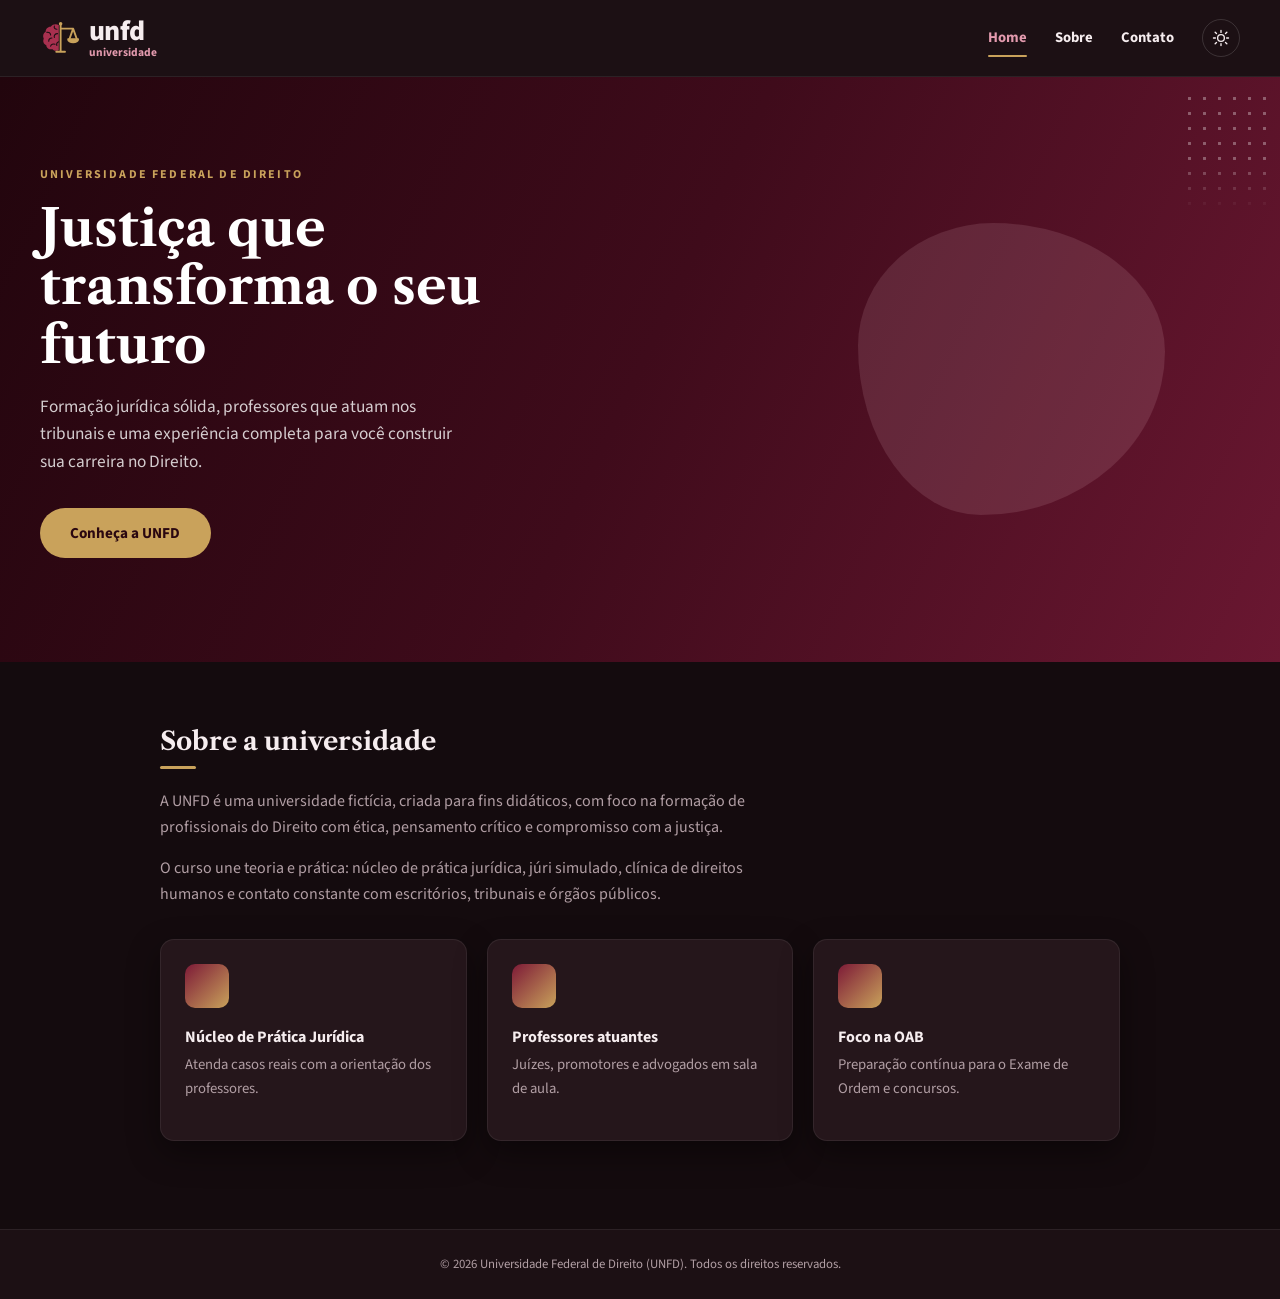
==== index.html @ 6b4d1f99 "Primeira versão do site" ====
<!DOCTYPE html>
<html lang="pt-BR" data-theme="dark">
<head>
  <meta charset="UTF-8">
  <meta name="viewport" content="width=device-width, initial-scale=1.0">
  <meta name="description" content="UNFD, Universidade Federal de Direito: formação jurídica com ética, prática e excelência acadêmica.">
  <title>UNFD | Universidade Federal de Direito</title>

  <link rel="icon" href="assets/img/favicon.svg" type="image/svg+xml">

  <link rel="preconnect" href="https://fonts.googleapis.com">
  <link rel="preconnect" href="https://fonts.gstatic.com" crossorigin>
  <link rel="stylesheet" href="https://fonts.googleapis.com/css2?family=Libre+Caslon+Text:wght@400;700&family=Source+Sans+3:wght@400;600;700;800&display=swap">

  <link rel="stylesheet" href="css/global.css">
  <link rel="stylesheet" href="css/components/header.css">
  <link rel="stylesheet" href="css/components/button.css">
  <link rel="stylesheet" href="css/components/card.css">
  <link rel="stylesheet" href="css/components/footer.css">
  <link rel="stylesheet" href="css/pages/home.css">

  <script src="js/theme.js"></script>
</head>
<body>

  <header class="header">
    <div class="container header__inner">
      <a href="index.html" class="logo" aria-label="UNFD, Universidade Federal de Direito. Ir para a página inicial">
        <svg class="logo__icon" viewBox="0 0 64 64" aria-hidden="true" focusable="false">
          <path class="logo__brain" d="M30 11c-5-2-10-1-13 3-5 0-8 4-8 8-4 2-5 7-3 11-2 4 0 9 4 10 0 5 5 8 10 7 3 3 7 3 10 1Z"/>
          <path class="logo__folds" d="M23 13c-1 3 1 5 4 5M11 23c3-1 6 1 6 4M28 25c-4 0-6 3-5 6M19 32c-3 0-5 2-5 5M17 45c1-3 4-4 7-3M30 38c-3 1-4 3-3 6"/>
          <path class="logo__scale" d="M33 10v43M26 54h14M33 17h20M53 17l-6 17M53 17l6 17"/>
          <path class="logo__scale logo__scale--pan" d="M45 34h16a8 5 0 0 1-16 0Z"/>
          <circle class="logo__scale-top" cx="33" cy="9" r="2.8"/>
        </svg>
        <span class="logo__text">
          <span class="logo__name">unfd</span>
          <span class="logo__tagline">universidade</span>
        </span>
      </a>

      <div class="header__right">
        <nav class="nav" aria-label="Navegação principal">
          <ul class="nav__list">
            <li><a class="nav__link" href="index.html" aria-current="page">Home</a></li>
            <li><a class="nav__link" href="sobre.html">Sobre</a></li>
            <li><a class="nav__link" href="contato.html">Contato</a></li>
          </ul>
        </nav>

        <button type="button" class="theme-toggle" aria-label="Ativar tema claro" title="Ativar tema claro">
          <svg class="theme-toggle__icon theme-toggle__icon--sun" viewBox="0 0 24 24" aria-hidden="true" focusable="false">
            <circle cx="12" cy="12" r="4.5"/>
            <path d="M12 2v2.5M12 19.5V22M4.2 4.2 6 6M18 18l1.8 1.8M2 12h2.5M19.5 12H22M4.2 19.8 6 18M18 6l1.8-1.8"/>
          </svg>
          <svg class="theme-toggle__icon theme-toggle__icon--moon" viewBox="0 0 24 24" aria-hidden="true" focusable="false">
            <path d="M20.5 14.5A8.5 8.5 0 0 1 9.5 3.5a8.5 8.5 0 1 0 11 11Z"/>
          </svg>
        </button>
      </div>
    </div>
  </header>

  <main>
    <section class="hero hero--home" aria-labelledby="hero-title">
      <div class="container hero__content">
        <p class="hero__eyebrow">Universidade Federal de Direito</p>
        <h1 class="hero__title" id="hero-title">Justiça que transforma o seu futuro</h1>
        <p class="hero__text">
          Formação jurídica sólida, professores que atuam nos tribunais e uma
          experiência completa para você construir sua carreira no Direito.
        </p>
        <a class="btn hero__cta" href="sobre.html">Conheça a UNFD</a>
      </div>

      <span class="hero__blob" aria-hidden="true"></span>
      <span class="hero__dots" aria-hidden="true"></span>
    </section>

    <section class="section" aria-labelledby="sobre-title">
      <div class="container container--narrow">
        <h2 class="section-title" id="sobre-title">Sobre a universidade</h2>

        <p class="text">
          A UNFD é uma universidade fictícia, criada para fins didáticos, com foco na
          formação de profissionais do Direito com ética, pensamento crítico e
          compromisso com a justiça.
        </p>
        <p class="text">
          O curso une teoria e prática: núcleo de prática jurídica, júri simulado,
          clínica de direitos humanos e contato constante com escritórios, tribunais
          e órgãos públicos.
        </p>

        <div class="cards">
          <article class="card">
            <span class="card__icon" aria-hidden="true"></span>
            <h3 class="card__title">Núcleo de Prática Jurídica</h3>
            <p class="card__text">Atenda casos reais com a orientação dos professores.</p>
          </article>

          <article class="card">
            <span class="card__icon" aria-hidden="true"></span>
            <h3 class="card__title">Professores atuantes</h3>
            <p class="card__text">Juízes, promotores e advogados em sala de aula.</p>
          </article>

          <article class="card">
            <span class="card__icon" aria-hidden="true"></span>
            <h3 class="card__title">Foco na OAB</h3>
            <p class="card__text">Preparação contínua para o Exame de Ordem e concursos.</p>
          </article>
        </div>
      </div>
    </section>
  </main>

  <footer class="footer">
    <p class="footer__text">© 2026 Universidade Federal de Direito (UNFD). Todos os direitos reservados.</p>
  </footer>

</body>
</html>
---- css/global.css ----
:root,
:root[data-theme="dark"] {
  color-scheme: dark;

  --color-bg: #140b0e;
  --color-surface: #1c1014;
  --color-card: #25161b;
  --color-field: #190e12;
  --color-border: rgba(255, 255, 255, 0.07);
  --color-border-strong: rgba(255, 255, 255, 0.14);

  --color-heading: #f6edef;
  --color-text: #e4d6da;
  --color-text-muted: #b19ea4;
  --color-placeholder: #7f6a71;

  --color-wine-light: #e39aae;
  --color-accent: #c9a25b;
  --color-accent-hover: #dbb873;
  --color-on-accent: #2a0710;
  --color-channel-icon: #5a2233;

  --gradient-hero: linear-gradient(115deg, #22050d 0%, #3f0b1b 50%, #6a1731 100%);
  --gradient-icon: linear-gradient(135deg, #7d1a37 0%, #c9a25b 100%);

  --logo-main: #a8304f;
  --logo-accent: #c9a25b;

  --shadow-card: 0 12px 32px rgba(0, 0, 0, 0.4);
}

:root[data-theme="light"] {
  color-scheme: light;

  --color-bg: #f6f0f1;
  --color-surface: #ffffff;
  --color-card: #ffffff;
  --color-field: #fbf8f8;
  --color-border: rgba(59, 10, 23, 0.08);
  --color-border-strong: rgba(59, 10, 23, 0.18);

  --color-heading: #3b0a17;
  --color-text: #3a2a2f;
  --color-text-muted: #6f5d63;
  --color-placeholder: #a3949a;

  --color-wine-light: #8a1f3d;
  --color-accent: #b8904a;
  --color-accent-hover: #c9a25b;
  --color-channel-icon: #ead3d9;

  --logo-main: #4a0d1e;
  --logo-accent: #b8904a;

  --shadow-card: 0 10px 28px rgba(59, 10, 23, 0.08);
}

:root {
  --font-display: "Libre Caslon Text", Georgia, "Times New Roman", serif;
  --font-body: "Source Sans 3", "Segoe UI", system-ui, -apple-system, Roboto, Arial, sans-serif;

  --container: 1200px;
  --container-narrow: 960px;

  --radius-card: 14px;
  --radius-field: 8px;
  --radius-pill: 999px;
}

*,
*::before,
*::after {
  box-sizing: border-box;
  margin: 0;
  padding: 0;
}

html {
  -webkit-text-size-adjust: 100%;
}

body {
  display: flex;
  flex-direction: column;
  min-height: 100vh;
  font-family: var(--font-body);
  font-size: 1rem;
  line-height: 1.6;
  color: var(--color-text);
  background-color: var(--color-bg);
  -webkit-font-smoothing: antialiased;
}

main {
  flex: 1;
}

img,
svg {
  display: block;
  max-width: 100%;
}

a {
  color: inherit;
}

ul {
  list-style: none;
}

button,
input,
textarea {
  font: inherit;
  color: inherit;
}

:focus-visible {
  outline: 2px solid var(--color-accent);
  outline-offset: 3px;
}

h1,
h2,
h3 {
  color: var(--color-heading);
  line-height: 1.2;
}

h1,
h2 {
  font-family: var(--font-display);
  font-weight: 700;
}

.text {
  max-width: 75ch;
  color: var(--color-text-muted);
}

.text + .text {
  margin-top: 1rem;
}

.container {
  width: min(100% - 3rem, var(--container));
  margin-inline: auto;
}

.container--narrow {
  width: min(100% - 3rem, var(--container-narrow));
}

.section {
  padding-block: 4rem 5.5rem;
}

.section-title {
  font-size: 1.6rem;
  margin-bottom: 1.25rem;
}

.section-title::after {
  content: "";
  display: block;
  width: 36px;
  height: 3px;
  margin-top: 0.6rem;
  border-radius: 2px;
  background-color: var(--color-accent);
}

.hero {
  position: relative;
  overflow: hidden;
  padding-block: 4.75rem;
  background: var(--gradient-hero);
  color: #fff;
}

.hero__content {
  position: relative;
  z-index: 1;
}

.hero__eyebrow {
  margin-bottom: 0.9rem;
  font-size: 0.75rem;
  font-weight: 700;
  letter-spacing: 0.18em;
  text-transform: uppercase;
  color: var(--color-accent);
}

.hero__title {
  max-width: 32ch;
  font-size: clamp(1.7rem, 1.6vw + 1.1rem, 2.25rem);
  color: #fff;
}

.hero__blob {
  position: absolute;
  top: 50%;
  right: var(--blob-right, 4.5rem);
  width: var(--blob-size, 170px);
  aspect-ratio: 1 / 0.95;
  transform: translateY(-50%);
  border-radius: 44% 56% 60% 40% / 42% 44% 56% 58%;
  background-color: rgba(255, 210, 222, 0.12);
  pointer-events: none;
}

.hero__dots {
  position: absolute;
  top: 14px;
  right: 6px;
  width: 92px;
  height: 120px;
  background-image: radial-gradient(circle, rgba(255, 255, 255, 0.32) 1.4px, transparent 1.8px);
  background-size: 15px 15px;
  -webkit-mask-image: linear-gradient(to bottom, #000 55%, transparent 100%);
  mask-image: linear-gradient(to bottom, #000 55%, transparent 100%);
  pointer-events: none;
}

@media (max-width: 720px) {
  .hero {
    --blob-right: -60px;
    padding-block: 3.5rem;
  }

  .hero__blob {
    opacity: 0.6;
  }

  .section {
    padding-block: 3rem 4rem;
  }
}

@media (prefers-reduced-motion: reduce) {
  *,
  *::before,
  *::after {
    transition: none !important;
    animation: none !important;
  }
}
---- css/components/header.css ----
.header {
  background-color: var(--color-surface);
  border-bottom: 1px solid var(--color-border);
}

.header__inner {
  display: flex;
  align-items: center;
  justify-content: space-between;
  gap: 1.5rem;
  min-height: 76px;
  padding-block: 0.75rem;
}

.logo {
  display: inline-flex;
  align-items: center;
  gap: 0.55rem;
  text-decoration: none;
}

.logo__icon {
  width: 40px;
  height: 40px;
}

.logo__brain {
  fill: var(--logo-main);
}

.logo__folds {
  fill: none;
  stroke: var(--color-surface);
  stroke-width: 1.8;
  stroke-linecap: round;
}

.logo__scale {
  fill: none;
  stroke: var(--logo-accent);
  stroke-width: 3;
  stroke-linecap: round;
  stroke-linejoin: round;
}

.logo__scale--pan,
.logo__scale-top {
  fill: var(--logo-accent);
}

.logo__text {
  display: flex;
  flex-direction: column;
  line-height: 1;
}

.logo__name {
  font-size: 1.75rem;
  font-weight: 800;
  letter-spacing: -0.02em;
  color: var(--color-heading);
}

.logo__tagline {
  margin-top: 0.15rem;
  font-size: 0.72rem;
  font-weight: 700;
  color: var(--color-wine-light);
}

.header__right {
  display: flex;
  align-items: center;
  gap: 1.75rem;
}

.nav__list {
  display: flex;
  align-items: center;
  gap: 1.75rem;
}

.nav__link {
  position: relative;
  display: inline-block;
  padding-block: 0.35rem;
  font-size: 0.92rem;
  font-weight: 700;
  color: var(--color-heading);
  text-decoration: none;
  transition: color 0.2s ease;
}

.nav__link::after {
  content: "";
  position: absolute;
  left: 0;
  right: 0;
  bottom: -2px;
  height: 2px;
  border-radius: 2px;
  background-color: var(--color-accent);
  transform: scaleX(0);
  transition: transform 0.2s ease;
}

.nav__link:hover {
  color: var(--color-wine-light);
}

.nav__link[aria-current="page"] {
  color: var(--color-wine-light);
}

.nav__link[aria-current="page"]::after {
  transform: scaleX(1);
}

.theme-toggle {
  display: inline-grid;
  place-items: center;
  width: 38px;
  height: 38px;
  border: 1px solid var(--color-border-strong);
  border-radius: 50%;
  background: transparent;
  color: var(--color-heading);
  cursor: pointer;
  transition: border-color 0.2s ease, color 0.2s ease;
}

.theme-toggle:hover {
  border-color: var(--color-accent);
  color: var(--color-accent);
}

.theme-toggle__icon {
  width: 18px;
  height: 18px;
  fill: none;
  stroke: currentColor;
  stroke-width: 1.8;
  stroke-linecap: round;
  stroke-linejoin: round;
}

.theme-toggle__icon--moon {
  display: none;
}

:root[data-theme="light"] .theme-toggle__icon--sun {
  display: none;
}

:root[data-theme="light"] .theme-toggle__icon--moon {
  display: block;
}

@media (max-width: 600px) {
  .header__inner {
    flex-direction: column;
    gap: 0.75rem;
    padding-block: 1rem;
  }

  .header__right,
  .nav__list {
    gap: 1.25rem;
  }
}
---- css/components/button.css ----
.btn {
  display: inline-flex;
  align-items: center;
  justify-content: center;
  padding: 0.8rem 1.9rem;
  border: 0;
  border-radius: var(--radius-pill);
  background-color: var(--color-accent);
  color: var(--color-on-accent);
  font-size: 0.95rem;
  font-weight: 700;
  text-decoration: none;
  cursor: pointer;
  transition: background-color 0.2s ease, transform 0.1s ease;
}

.btn:hover {
  background-color: var(--color-accent-hover);
}

.btn:active {
  transform: translateY(1px);
}
---- css/components/card.css ----
.cards {
  --cards-gap: 1.25rem;

  display: flex;
  flex-wrap: wrap;
  gap: var(--cards-gap);
  margin-top: 2rem;
}

.section-title + .cards {
  margin-top: 1.5rem;
}

.card {
  flex: 1 1 calc((100% - 2 * var(--cards-gap)) / 3);
  min-width: 0;
  padding: 1.5rem 1.5rem 2.5rem;
  background-color: var(--color-card);
  border: 1px solid var(--color-border);
  border-radius: var(--radius-card);
  box-shadow: var(--shadow-card);
}

.card__icon {
  display: block;
  width: 44px;
  height: 44px;
  margin-bottom: 1.25rem;
  border-radius: 10px;
  background: var(--gradient-icon);
}

.card__title {
  margin-bottom: 0.35rem;
  font-family: var(--font-body);
  font-size: 1rem;
  font-weight: 700;
}

.card__text {
  font-size: 0.92rem;
  color: var(--color-text-muted);
}

@media (max-width: 860px) {
  .card {
    flex-basis: calc((100% - var(--cards-gap)) / 2);
  }
}

@media (max-width: 560px) {
  .card {
    flex-basis: 100%;
  }
}
---- css/components/footer.css ----
.footer {
  padding-block: 1.5rem;
  background-color: var(--color-surface);
  border-top: 1px solid var(--color-border);
  text-align: center;
}

.footer__text {
  font-size: 0.8rem;
  color: var(--color-text-muted);
}
---- css/pages/home.css ----
.hero--home {
  --blob-size: clamp(200px, 24vw, 310px);
  --blob-right: 9%;

  padding-block: 5.5rem 6.5rem;
}

.hero--home .hero__title {
  max-width: 15ch;
  font-size: clamp(2.1rem, 2.6vw + 1.2rem, 3.2rem);
  line-height: 1.15;
}

.hero__text {
  max-width: 46ch;
  margin-top: 1.1rem;
  font-size: 1.08rem;
  color: rgba(255, 255, 255, 0.8);
}

.hero__cta {
  margin-top: 2rem;
}

@media (max-width: 720px) {
  .hero--home {
    --blob-right: -90px;

    padding-block: 4rem 4.5rem;
  }
}
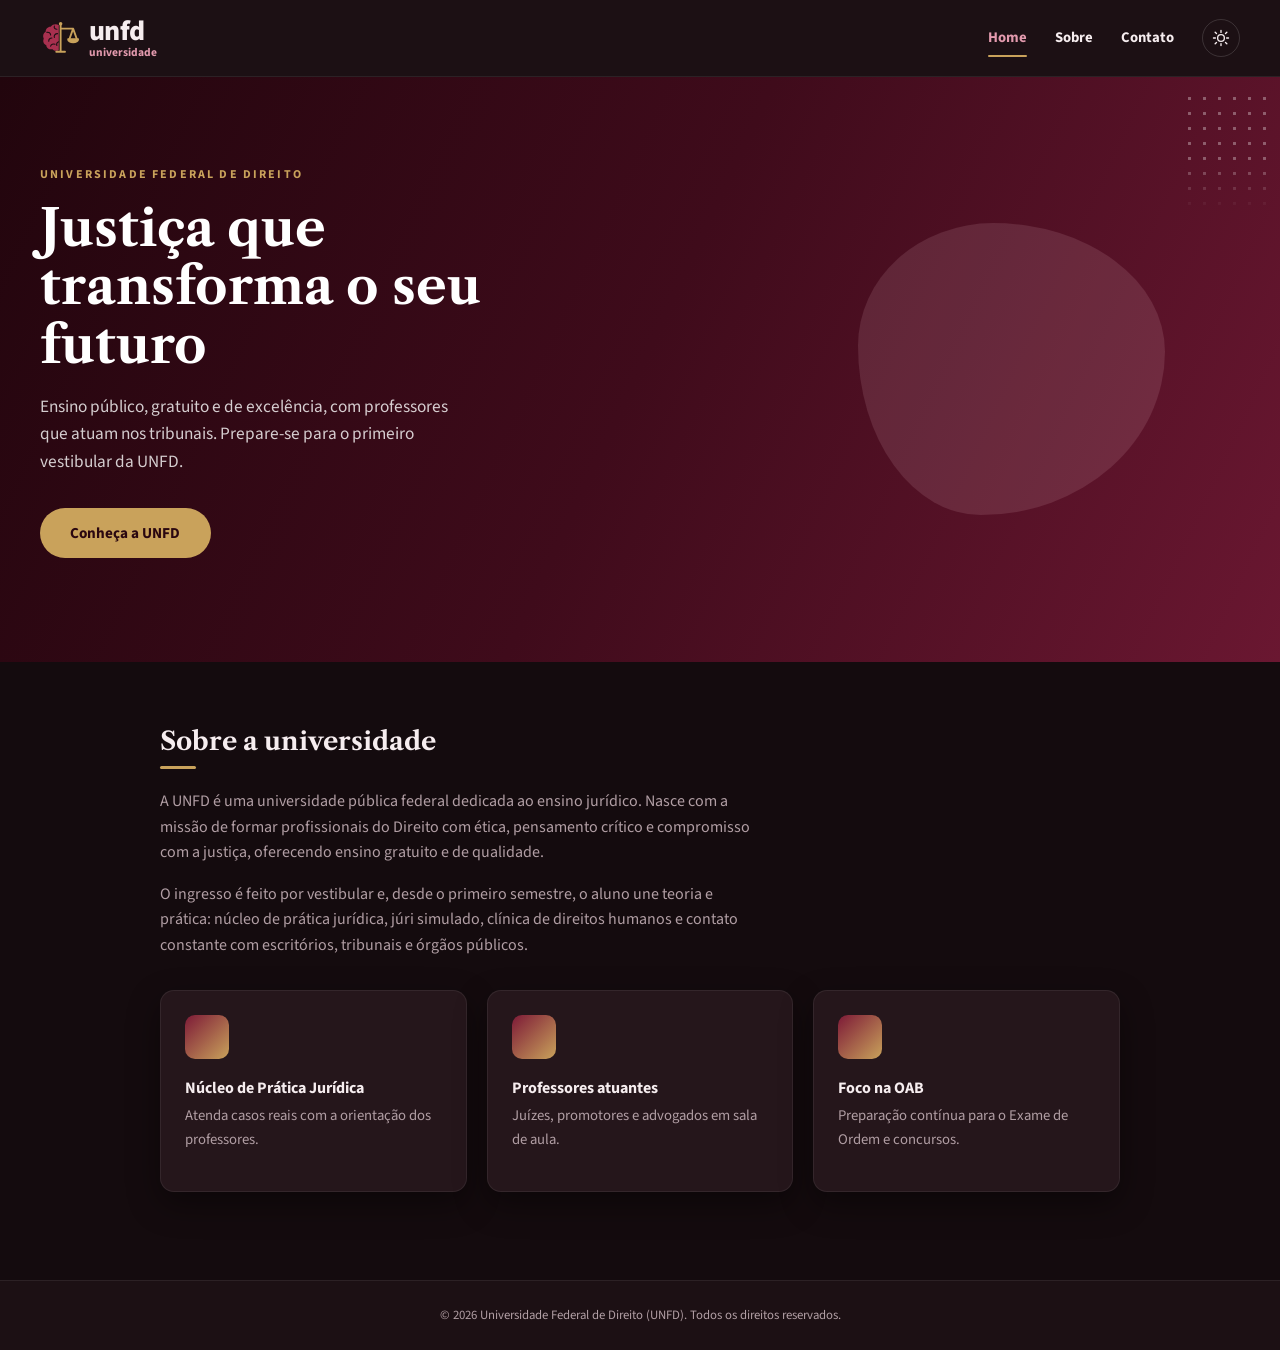
==== commit 7568bc4d: "Ajuste de texto" ====
--- a/index.html
+++ b/index.html
@@ -3,7 +3,7 @@
 <head>
   <meta charset="UTF-8">
   <meta name="viewport" content="width=device-width, initial-scale=1.0">
-  <meta name="description" content="UNFD, Universidade Federal de Direito: formação jurídica com ética, prática e excelência acadêmica.">
+  <meta name="description" content="UNFD, Universidade Federal de Direito: ensino jurídico público, gratuito e de excelência. Ingresso por vestibular.">
   <title>UNFD | Universidade Federal de Direito</title>
 
   <link rel="icon" href="assets/img/favicon.svg" type="image/svg+xml">
@@ -67,8 +67,8 @@
         <p class="hero__eyebrow">Universidade Federal de Direito</p>
         <h1 class="hero__title" id="hero-title">Justiça que transforma o seu futuro</h1>
         <p class="hero__text">
-          Formação jurídica sólida, professores que atuam nos tribunais e uma
-          experiência completa para você construir sua carreira no Direito.
+          Ensino público, gratuito e de excelência, com professores que atuam nos
+          tribunais. Prepare-se para o primeiro vestibular da UNFD.
         </p>
         <a class="btn hero__cta" href="sobre.html">Conheça a UNFD</a>
       </div>
@@ -82,14 +82,15 @@
         <h2 class="section-title" id="sobre-title">Sobre a universidade</h2>
 
         <p class="text">
-          A UNFD é uma universidade fictícia, criada para fins didáticos, com foco na
-          formação de profissionais do Direito com ética, pensamento crítico e
-          compromisso com a justiça.
+          A UNFD é uma universidade pública federal dedicada ao ensino jurídico. Nasce
+          com a missão de formar profissionais do Direito com ética, pensamento crítico
+          e compromisso com a justiça, oferecendo ensino gratuito e de qualidade.
         </p>
         <p class="text">
-          O curso une teoria e prática: núcleo de prática jurídica, júri simulado,
-          clínica de direitos humanos e contato constante com escritórios, tribunais
-          e órgãos públicos.
+          O ingresso é feito por vestibular e, desde o primeiro semestre, o aluno une
+          teoria e prática: núcleo de prática jurídica, júri simulado, clínica de
+          direitos humanos e contato constante com escritórios, tribunais e órgãos
+          públicos.
         </p>
 
         <div class="cards">
--- a/css/global.css
+++ b/css/global.css
@@ -194,7 +194,7 @@
 }
 
 .hero__title {
-  max-width: 32ch;
+  max-width: 40ch;
   font-size: clamp(1.7rem, 1.6vw + 1.1rem, 2.25rem);
   color: #fff;
 }
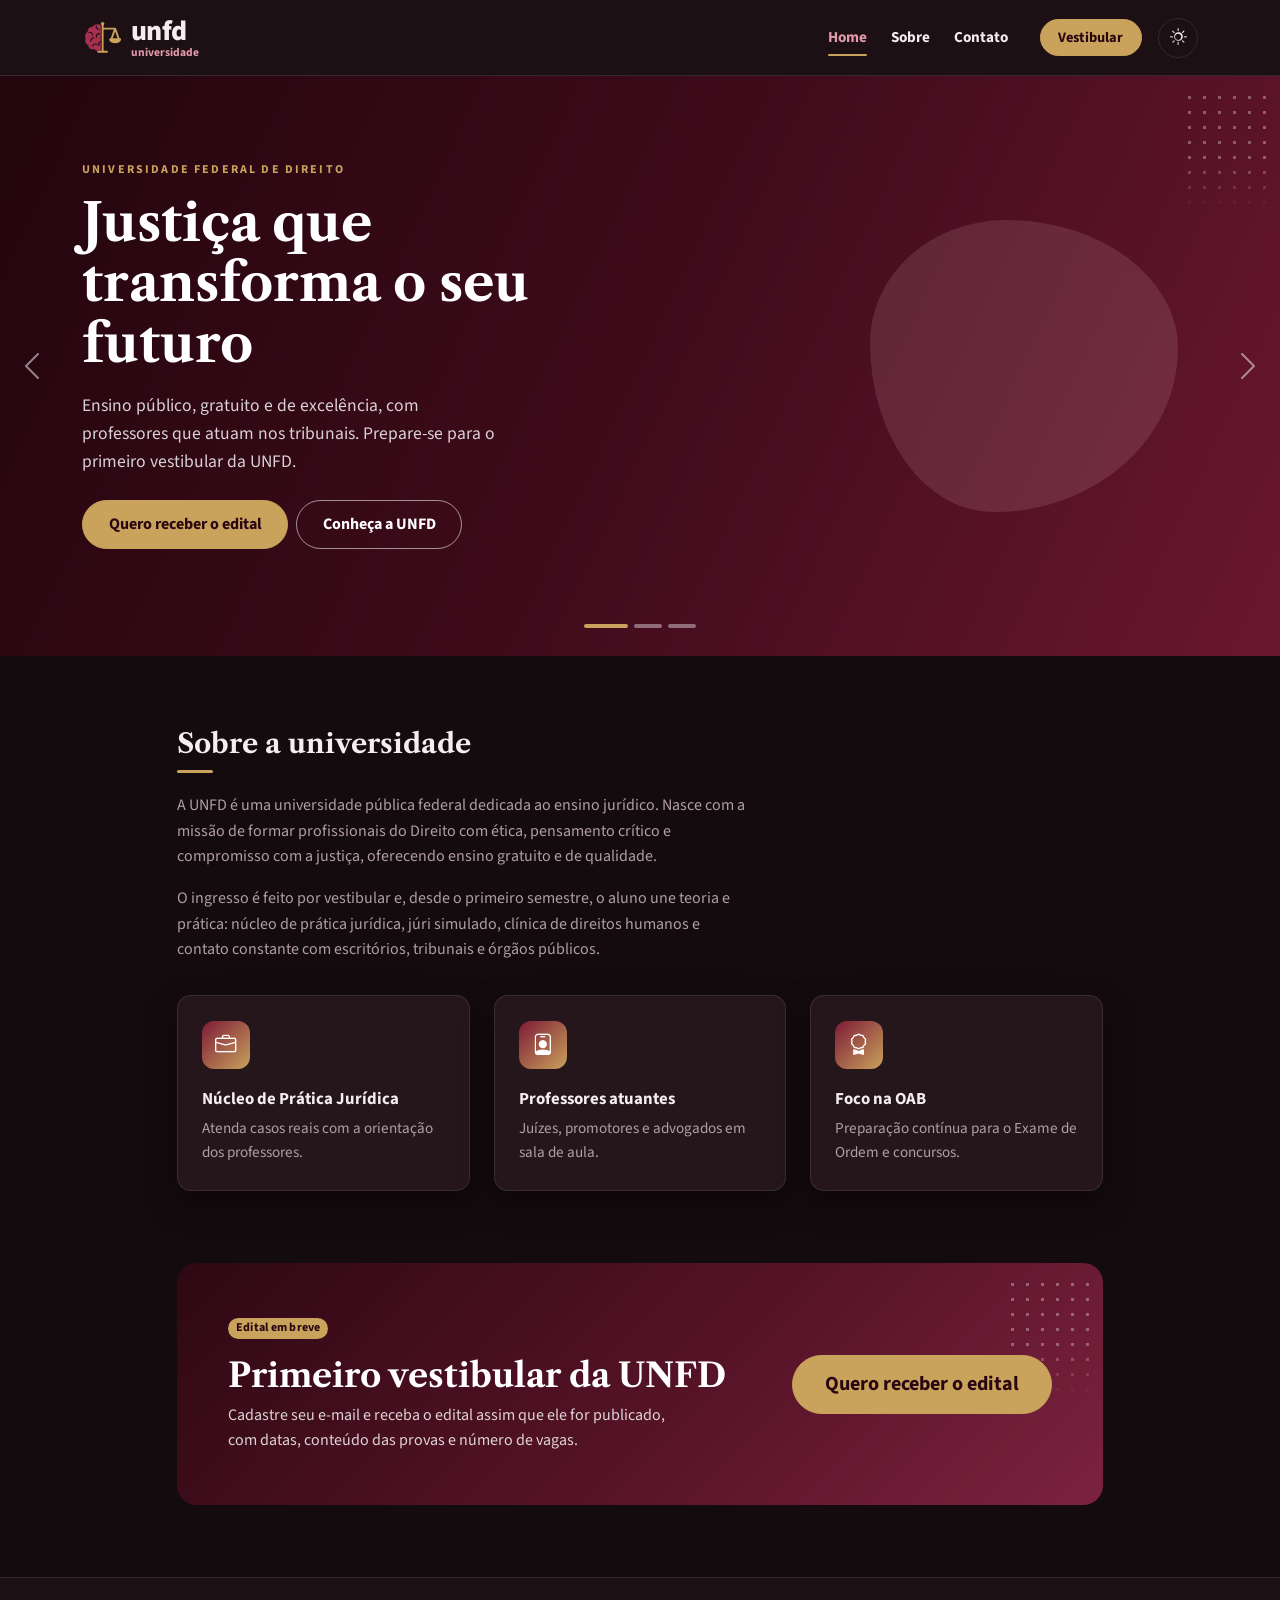
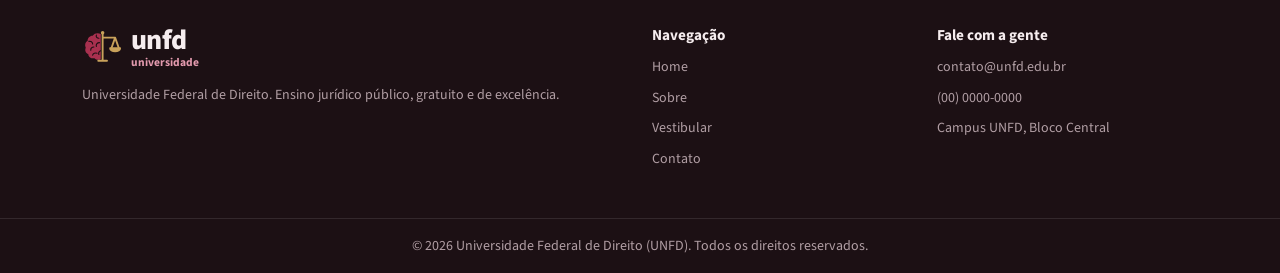
==== commit 06d78729: "Commit estado da arte" ====
--- a/index.html
+++ b/index.html
@@ -1,5 +1,5 @@
 <!DOCTYPE html>
-<html lang="pt-BR" data-theme="dark">
+<html lang="pt-BR" data-bs-theme="dark">
 <head>
   <meta charset="UTF-8">
   <meta name="viewport" content="width=device-width, initial-scale=1.0">
@@ -12,113 +12,290 @@
   <link rel="preconnect" href="https://fonts.gstatic.com" crossorigin>
   <link rel="stylesheet" href="https://fonts.googleapis.com/css2?family=Libre+Caslon+Text:wght@400;700&family=Source+Sans+3:wght@400;600;700;800&display=swap">
 
-  <link rel="stylesheet" href="css/global.css">
-  <link rel="stylesheet" href="css/components/header.css">
-  <link rel="stylesheet" href="css/components/button.css">
-  <link rel="stylesheet" href="css/components/card.css">
-  <link rel="stylesheet" href="css/components/footer.css">
-  <link rel="stylesheet" href="css/pages/home.css">
+  <link rel="stylesheet" href="https://cdn.jsdelivr.net/npm/bootstrap@5.3.3/dist/css/bootstrap.min.css" integrity="sha384-QWTKZyjpPEjISv5WaRU9OFeRpok6YctnYmDr5pNlyT2bRjXh0JMhjY6hW+ALEwIH" crossorigin="anonymous">
+  <link rel="stylesheet" href="https://cdn.jsdelivr.net/npm/bootstrap-icons@1.11.3/font/bootstrap-icons.min.css">
+  <link rel="stylesheet" href="css/style.css">
 
   <script src="js/theme.js"></script>
 </head>
 <body>
 
-  <header class="header">
-    <div class="container header__inner">
-      <a href="index.html" class="logo" aria-label="UNFD, Universidade Federal de Direito. Ir para a página inicial">
-        <svg class="logo__icon" viewBox="0 0 64 64" aria-hidden="true" focusable="false">
-          <path class="logo__brain" d="M30 11c-5-2-10-1-13 3-5 0-8 4-8 8-4 2-5 7-3 11-2 4 0 9 4 10 0 5 5 8 10 7 3 3 7 3 10 1Z"/>
-          <path class="logo__folds" d="M23 13c-1 3 1 5 4 5M11 23c3-1 6 1 6 4M28 25c-4 0-6 3-5 6M19 32c-3 0-5 2-5 5M17 45c1-3 4-4 7-3M30 38c-3 1-4 3-3 6"/>
-          <path class="logo__scale" d="M33 10v43M26 54h14M33 17h20M53 17l-6 17M53 17l6 17"/>
-          <path class="logo__scale logo__scale--pan" d="M45 34h16a8 5 0 0 1-16 0Z"/>
-          <circle class="logo__scale-top" cx="33" cy="9" r="2.8"/>
-        </svg>
-        <span class="logo__text">
-          <span class="logo__name">unfd</span>
-          <span class="logo__tagline">universidade</span>
-        </span>
+  <nav class="navbar navbar-expand-lg navbar-unfd sticky-top" aria-label="Navegação principal">
+    <div class="container">
+      <a class="navbar-brand logo" href="index.html" aria-label="UNFD, Universidade Federal de Direito. Ir para a página inicial">
+          <svg class="logo__icon" viewBox="0 0 64 64" aria-hidden="true" focusable="false">
+            <path class="logo__brain" d="M30 11c-5-2-10-1-13 3-5 0-8 4-8 8-4 2-5 7-3 11-2 4 0 9 4 10 0 5 5 8 10 7 3 3 7 3 10 1Z"/>
+            <path class="logo__folds" d="M23 13c-1 3 1 5 4 5M11 23c3-1 6 1 6 4M28 25c-4 0-6 3-5 6M19 32c-3 0-5 2-5 5M17 45c1-3 4-4 7-3M30 38c-3 1-4 3-3 6"/>
+            <path class="logo__scale" d="M33 10v43M26 54h14M33 17h20M53 17l-6 17M53 17l6 17"/>
+            <path class="logo__scale logo__scale--pan" d="M45 34h16a8 5 0 0 1-16 0Z"/>
+            <circle class="logo__scale-top" cx="33" cy="9" r="2.8"/>
+          </svg>
+          <span class="logo__text">
+            <span class="logo__name">unfd</span>
+            <span class="logo__tagline">universidade</span>
+          </span>
       </a>
 
-      <div class="header__right">
-        <nav class="nav" aria-label="Navegação principal">
-          <ul class="nav__list">
-            <li><a class="nav__link" href="index.html" aria-current="page">Home</a></li>
-            <li><a class="nav__link" href="sobre.html">Sobre</a></li>
-            <li><a class="nav__link" href="contato.html">Contato</a></li>
+      <div class="offcanvas offcanvas-end offcanvas-unfd" tabindex="-1" id="menu" aria-labelledby="menu-title">
+        <div class="offcanvas-header">
+          <h2 class="offcanvas-title fs-5" id="menu-title">Menu</h2>
+          <button type="button" class="btn-close" data-bs-dismiss="offcanvas" aria-label="Fechar menu"></button>
+        </div>
+        <div class="offcanvas-body align-items-lg-center">
+          <ul class="navbar-nav ms-auto gap-lg-2">
+              <li class="nav-item"><a class="nav-link active" aria-current="page" href="index.html">Home</a></li>
+              <li class="nav-item"><a class="nav-link" href="sobre.html">Sobre</a></li>
+              <li class="nav-item"><a class="nav-link" href="contato.html">Contato</a></li>
           </ul>
-        </nav>
-
-        <button type="button" class="theme-toggle" aria-label="Ativar tema claro" title="Ativar tema claro">
-          <svg class="theme-toggle__icon theme-toggle__icon--sun" viewBox="0 0 24 24" aria-hidden="true" focusable="false">
-            <circle cx="12" cy="12" r="4.5"/>
-            <path d="M12 2v2.5M12 19.5V22M4.2 4.2 6 6M18 18l1.8 1.8M2 12h2.5M19.5 12H22M4.2 19.8 6 18M18 6l1.8-1.8"/>
-          </svg>
-          <svg class="theme-toggle__icon theme-toggle__icon--moon" viewBox="0 0 24 24" aria-hidden="true" focusable="false">
-            <path d="M20.5 14.5A8.5 8.5 0 0 1 9.5 3.5a8.5 8.5 0 1 0 11 11Z"/>
-          </svg>
+          <a class="btn btn-unfd btn-sm ms-lg-4 mt-4 mt-lg-0" href="sobre.html#ingresso">Vestibular</a>
+        </div>
+      </div>
+
+      <div class="d-flex align-items-center gap-2 ms-lg-3">
+        <button type="button" class="theme-toggle" data-bs-toggle="tooltip" data-bs-placement="bottom" data-bs-title="Ativar tema claro" aria-label="Ativar tema claro">
+          <i class="bi bi-sun" aria-hidden="true"></i>
+          <i class="bi bi-moon-stars" aria-hidden="true"></i>
         </button>
-      </div>
-    </div>
-  </header>
+        <button class="navbar-toggler" type="button" data-bs-toggle="offcanvas" data-bs-target="#menu" aria-controls="menu" aria-label="Abrir menu">
+          <span class="navbar-toggler-icon"></span>
+        </button>
+      </div>
+    </div>
+  </nav>
 
   <main>
-    <section class="hero hero--home" aria-labelledby="hero-title">
-      <div class="container hero__content">
-        <p class="hero__eyebrow">Universidade Federal de Direito</p>
-        <h1 class="hero__title" id="hero-title">Justiça que transforma o seu futuro</h1>
-        <p class="hero__text">
-          Ensino público, gratuito e de excelência, com professores que atuam nos
-          tribunais. Prepare-se para o primeiro vestibular da UNFD.
-        </p>
-        <a class="btn hero__cta" href="sobre.html">Conheça a UNFD</a>
-      </div>
-
-      <span class="hero__blob" aria-hidden="true"></span>
-      <span class="hero__dots" aria-hidden="true"></span>
+    <section id="destaques" class="carousel slide carousel-fade hero-carousel" data-bs-ride="carousel" aria-label="Destaques da UNFD">
+      <div class="carousel-indicators">
+        <button type="button" data-bs-target="#destaques" data-bs-slide-to="0" class="active" aria-current="true" aria-label="Destaque 1"></button>
+        <button type="button" data-bs-target="#destaques" data-bs-slide-to="1" aria-label="Destaque 2"></button>
+        <button type="button" data-bs-target="#destaques" data-bs-slide-to="2" aria-label="Destaque 3"></button>
+      </div>
+
+      <div class="carousel-inner">
+      <div class="carousel-item active" data-bs-interval="7000">
+        <div class="hero-slide">
+          <div class="container">
+            <p class="eyebrow">Universidade Federal de Direito</p>
+            <h1 class="hero-title">Justiça que transforma o seu futuro</h1>
+            <p class="hero-lead">Ensino público, gratuito e de excelência, com professores que atuam nos tribunais. Prepare-se para o primeiro vestibular da UNFD.</p>
+            <div class="d-flex flex-wrap gap-2 mt-4">
+              <button type="button" class="btn btn-unfd" data-bs-toggle="modal" data-bs-target="#modal-edital">Quero receber o edital</button>
+              <a class="btn btn-ghost-light" href="sobre.html">Conheça a UNFD</a>
+            </div>
+          </div>
+          <span class="decor-blob" aria-hidden="true"></span>
+          <span class="decor-dots" aria-hidden="true"></span>
+        </div>
+      </div>
+      <div class="carousel-item" data-bs-interval="7000">
+        <div class="hero-slide">
+          <div class="container">
+            <p class="eyebrow">Vestibular</p>
+            <h2 class="hero-title">Seja da primeira turma da UNFD</h2>
+            <p class="hero-lead">Ingresso por vestibular próprio, com reserva de vagas conforme a Lei de Cotas. Cadastre seu e-mail e receba o edital assim que ele sair.</p>
+            <div class="d-flex flex-wrap gap-2 mt-4">
+              <button type="button" class="btn btn-unfd" data-bs-toggle="modal" data-bs-target="#modal-edital">Quero receber o edital</button>
+              <a class="btn btn-ghost-light" href="sobre.html#ingresso">Como ingressar</a>
+            </div>
+          </div>
+          <span class="decor-blob" aria-hidden="true"></span>
+          <span class="decor-dots" aria-hidden="true"></span>
+        </div>
+      </div>
+      <div class="carousel-item" data-bs-interval="7000">
+        <div class="hero-slide">
+          <div class="container">
+            <p class="eyebrow">Prática jurídica</p>
+            <h2 class="hero-title">Do primeiro semestre ao tribunal</h2>
+            <p class="hero-lead">Núcleo de prática jurídica, júri simulado e clínica de direitos humanos desde o início do curso.</p>
+            <div class="d-flex flex-wrap gap-2 mt-4">
+              <a class="btn btn-unfd" href="sobre.html#motivos">Ver diferenciais</a>
+            </div>
+          </div>
+          <span class="decor-blob" aria-hidden="true"></span>
+          <span class="decor-dots" aria-hidden="true"></span>
+        </div>
+      </div>
+      </div>
+
+      <button class="carousel-control-prev d-none d-md-flex" type="button" data-bs-target="#destaques" data-bs-slide="prev">
+        <span class="carousel-control-prev-icon" aria-hidden="true"></span>
+        <span class="visually-hidden">Anterior</span>
+      </button>
+      <button class="carousel-control-next d-none d-md-flex" type="button" data-bs-target="#destaques" data-bs-slide="next">
+        <span class="carousel-control-next-icon" aria-hidden="true"></span>
+        <span class="visually-hidden">Próximo</span>
+      </button>
     </section>
 
-    <section class="section" aria-labelledby="sobre-title">
-      <div class="container container--narrow">
-        <h2 class="section-title" id="sobre-title">Sobre a universidade</h2>
-
-        <p class="text">
-          A UNFD é uma universidade pública federal dedicada ao ensino jurídico. Nasce
-          com a missão de formar profissionais do Direito com ética, pensamento crítico
-          e compromisso com a justiça, oferecendo ensino gratuito e de qualidade.
-        </p>
-        <p class="text">
-          O ingresso é feito por vestibular e, desde o primeiro semestre, o aluno une
-          teoria e prática: núcleo de prática jurídica, júri simulado, clínica de
-          direitos humanos e contato constante com escritórios, tribunais e órgãos
-          públicos.
-        </p>
-
-        <div class="cards">
-          <article class="card">
-            <span class="card__icon" aria-hidden="true"></span>
-            <h3 class="card__title">Núcleo de Prática Jurídica</h3>
-            <p class="card__text">Atenda casos reais com a orientação dos professores.</p>
-          </article>
-
-          <article class="card">
-            <span class="card__icon" aria-hidden="true"></span>
-            <h3 class="card__title">Professores atuantes</h3>
-            <p class="card__text">Juízes, promotores e advogados em sala de aula.</p>
-          </article>
-
-          <article class="card">
-            <span class="card__icon" aria-hidden="true"></span>
-            <h3 class="card__title">Foco na OAB</h3>
-            <p class="card__text">Preparação contínua para o Exame de Ordem e concursos.</p>
-          </article>
+    <section class="section-unfd" aria-labelledby="sobre-title">
+      <div class="container">
+        <div class="row justify-content-center">
+          <div class="col-lg-10">
+            <h2 class="section-title" id="sobre-title">Sobre a universidade</h2>
+            <p class="text-soft">
+              A UNFD é uma universidade pública federal dedicada ao ensino jurídico. Nasce com a missão
+              de formar profissionais do Direito com ética, pensamento crítico e compromisso com a
+              justiça, oferecendo ensino gratuito e de qualidade.
+            </p>
+            <p class="text-soft mb-0">
+              O ingresso é feito por vestibular e, desde o primeiro semestre, o aluno une teoria e
+              prática: núcleo de prática jurídica, júri simulado, clínica de direitos humanos e contato
+              constante com escritórios, tribunais e órgãos públicos.
+            </p>
+
+            <div class="row g-4 mt-2">
+          <div class="col-md-4">
+            <article class="card card-unfd h-100">
+              <div class="card-body">
+                <span class="card-icon" aria-hidden="true"><i class="bi bi-briefcase"></i></span>
+                <h3 class="card-title">Núcleo de Prática Jurídica</h3>
+                <p class="card-text">Atenda casos reais com a orientação dos professores.</p>
+              </div>
+            </article>
+          </div>
+          <div class="col-md-4">
+            <article class="card card-unfd h-100">
+              <div class="card-body">
+                <span class="card-icon" aria-hidden="true"><i class="bi bi-person-badge"></i></span>
+                <h3 class="card-title">Professores atuantes</h3>
+                <p class="card-text">Juízes, promotores e advogados em sala de aula.</p>
+              </div>
+            </article>
+          </div>
+          <div class="col-md-4">
+            <article class="card card-unfd h-100">
+              <div class="card-body">
+                <span class="card-icon" aria-hidden="true"><i class="bi bi-award"></i></span>
+                <h3 class="card-title">Foco na OAB</h3>
+                <p class="card-text">Preparação contínua para o Exame de Ordem e concursos.</p>
+              </div>
+            </article>
+          </div>
+            </div>
+          </div>
+        </div>
+      </div>
+    </section>
+
+    <section class="section-unfd pt-0" aria-labelledby="vestibular-title">
+      <div class="container">
+        <div class="row justify-content-center">
+          <div class="col-lg-10">
+            <div class="cta-band" id="vestibular">
+              <div class="row align-items-center g-4">
+                <div class="col-lg">
+                  <span class="badge rounded-pill badge-gold mb-3">Edital em breve</span>
+                  <h2 class="cta-title" id="vestibular-title">Primeiro vestibular da UNFD</h2>
+                  <p class="cta-text mb-0">
+                    Cadastre seu e-mail e receba o edital assim que ele for publicado, com datas,
+                    conteúdo das provas e número de vagas.
+                  </p>
+                </div>
+                <div class="col-lg-auto">
+                  <button type="button" class="btn btn-unfd btn-lg text-nowrap" data-bs-toggle="modal" data-bs-target="#modal-edital">Quero receber o edital</button>
+                </div>
+              </div>
+              <span class="decor-dots" aria-hidden="true"></span>
+            </div>
+          </div>
         </div>
       </div>
     </section>
   </main>
 
-  <footer class="footer">
-    <p class="footer__text">© 2026 Universidade Federal de Direito (UNFD). Todos os direitos reservados.</p>
+  <footer class="footer-unfd">
+    <div class="container py-5">
+      <div class="row g-4">
+        <div class="col-md-6">
+          <a class="logo mb-3" href="index.html" aria-label="UNFD, página inicial">
+          <svg class="logo__icon" viewBox="0 0 64 64" aria-hidden="true" focusable="false">
+            <path class="logo__brain" d="M30 11c-5-2-10-1-13 3-5 0-8 4-8 8-4 2-5 7-3 11-2 4 0 9 4 10 0 5 5 8 10 7 3 3 7 3 10 1Z"/>
+            <path class="logo__folds" d="M23 13c-1 3 1 5 4 5M11 23c3-1 6 1 6 4M28 25c-4 0-6 3-5 6M19 32c-3 0-5 2-5 5M17 45c1-3 4-4 7-3M30 38c-3 1-4 3-3 6"/>
+            <path class="logo__scale" d="M33 10v43M26 54h14M33 17h20M53 17l-6 17M53 17l6 17"/>
+            <path class="logo__scale logo__scale--pan" d="M45 34h16a8 5 0 0 1-16 0Z"/>
+            <circle class="logo__scale-top" cx="33" cy="9" r="2.8"/>
+          </svg>
+            <span class="logo__text">
+              <span class="logo__name">unfd</span>
+              <span class="logo__tagline">universidade</span>
+            </span>
+          </a>
+          <p class="text-soft small mb-0">Universidade Federal de Direito. Ensino jurídico público, gratuito e de excelência.</p>
+        </div>
+        <div class="col-6 col-md-3">
+          <h2 class="footer-heading">Navegação</h2>
+          <ul class="list-unstyled small d-grid gap-2 mb-0">
+            <li><a href="index.html">Home</a></li>
+            <li><a href="sobre.html">Sobre</a></li>
+            <li><a href="sobre.html#ingresso">Vestibular</a></li>
+            <li><a href="contato.html">Contato</a></li>
+          </ul>
+        </div>
+        <div class="col-6 col-md-3">
+          <h2 class="footer-heading">Fale com a gente</h2>
+          <ul class="list-unstyled small d-grid gap-2 mb-0">
+            <li><a href="mailto:contato@unfd.edu.br">contato@unfd.edu.br</a></li>
+            <li><a href="tel:+550000000000">(00) 0000-0000</a></li>
+            <li class="text-soft">Campus UNFD, Bloco Central</li>
+          </ul>
+        </div>
+      </div>
+    </div>
+    <div class="border-top py-3">
+      <p class="container text-center small text-soft mb-0 mw-100">© 2026 Universidade Federal de Direito (UNFD). Todos os direitos reservados.</p>
+    </div>
   </footer>
 
+  <div class="modal fade modal-unfd" id="modal-edital" tabindex="-1" aria-labelledby="modal-edital-title" aria-hidden="true">
+    <div class="modal-dialog modal-dialog-centered">
+      <div class="modal-content">
+        <form class="needs-validation" novalidate data-success="E-mail cadastrado. Você vai receber o edital assim que ele for publicado.">
+          <div class="modal-header">
+            <h2 class="modal-title fs-5" id="modal-edital-title">Receba o edital do vestibular</h2>
+            <button type="button" class="btn-close" data-bs-dismiss="modal" aria-label="Fechar"></button>
+          </div>
+          <div class="modal-body">
+            <p class="text-soft">Assim que o edital for publicado, enviamos as datas, o conteúdo das provas e o número de vagas para o seu e-mail.</p>
+
+            <div class="form-floating mb-3">
+              <input type="text" class="form-control" id="edital-nome" name="nome" placeholder="Seu nome" autocomplete="name" required>
+              <label for="edital-nome">Nome completo</label>
+              <div class="invalid-feedback">Informe seu nome.</div>
+            </div>
+
+            <div class="form-floating mb-3">
+              <input type="email" class="form-control" id="edital-email" name="email" placeholder="voce@email.com" autocomplete="email" required>
+              <label for="edital-email">E-mail</label>
+              <div class="invalid-feedback">Informe um e-mail válido.</div>
+            </div>
+
+            <div class="form-check">
+              <input class="form-check-input" type="checkbox" id="edital-cotas" name="cotas">
+              <label class="form-check-label text-soft" for="edital-cotas">Quero receber informações sobre a reserva de vagas (Lei de Cotas)</label>
+            </div>
+          </div>
+          <div class="modal-footer">
+            <button type="button" class="btn btn-link link-secondary text-decoration-none" data-bs-dismiss="modal">Cancelar</button>
+            <button type="submit" class="btn btn-unfd">Cadastrar e-mail</button>
+          </div>
+        </form>
+      </div>
+    </div>
+  </div>
+
+  <div class="toast-container position-fixed bottom-0 end-0 p-3">
+    <div id="toast-unfd" class="toast toast-unfd" role="status" aria-live="polite" aria-atomic="true">
+      <div class="toast-header">
+        <i class="bi bi-check-circle-fill text-gold me-2" aria-hidden="true"></i>
+        <strong class="me-auto">UNFD</strong>
+        <button type="button" class="btn-close" data-bs-dismiss="toast" aria-label="Fechar"></button>
+      </div>
+      <div class="toast-body"></div>
+    </div>
+  </div>
+
+  <script src="https://cdn.jsdelivr.net/npm/bootstrap@5.3.3/dist/js/bootstrap.bundle.min.js" integrity="sha384-YvpcrYf0tY3lHB60NNkmXc5s9fDVZLESaAA55NDzOxhy9GkcIdslK1eN7N6jIeHz" crossorigin="anonymous"></script>
+  <script src="js/main.js"></script>
 </body>
 </html>
--- a/css/style.css
+++ b/css/style.css
@@ -0,0 +1,732 @@
+:root {
+  --unfd-font-display: "Libre Caslon Text", Georgia, "Times New Roman", serif;
+  --unfd-font-body: "Source Sans 3", "Segoe UI", system-ui, -apple-system, Roboto, Arial, sans-serif;
+  --bs-body-font-family: var(--unfd-font-body);
+  --bs-body-line-height: 1.6;
+
+  --unfd-radius: 14px;
+  --unfd-hero: linear-gradient(115deg, #22050d 0%, #3f0b1b 50%, #6a1731 100%);
+  --unfd-hero-alt: linear-gradient(135deg, #2e0813 0%, #561327 55%, #7c2240 100%);
+  --unfd-hero-deep: linear-gradient(100deg, #1a040a 0%, #350918 60%, #5a1429 100%);
+  --unfd-icon-gradient: linear-gradient(135deg, #7d1a37 0%, #c9a25b 100%);
+  --unfd-gold-hero: #c9a25b;
+}
+
+[data-bs-theme="dark"] {
+  color-scheme: dark;
+
+  --bs-body-bg: #140b0e;
+  --bs-body-bg-rgb: 20, 11, 14;
+  --bs-body-color: #e4d6da;
+  --bs-body-color-rgb: 228, 214, 218;
+  --bs-emphasis-color: #f6edef;
+  --bs-emphasis-color-rgb: 246, 237, 239;
+  --bs-heading-color: #f6edef;
+  --bs-secondary-color: #b19ea4;
+  --bs-secondary-color-rgb: 177, 158, 164;
+  --bs-secondary-bg: #25161b;
+  --bs-secondary-bg-rgb: 37, 22, 27;
+  --bs-tertiary-bg: #1c1014;
+  --bs-tertiary-bg-rgb: 28, 16, 20;
+  --bs-border-color: rgba(255, 255, 255, 0.1);
+  --bs-border-color-translucent: rgba(255, 255, 255, 0.1);
+  --bs-link-color: #e39aae;
+  --bs-link-color-rgb: 227, 154, 174;
+  --bs-link-hover-color: #f0bccb;
+  --bs-link-hover-color-rgb: 240, 188, 203;
+  --bs-primary: #a8304f;
+  --bs-primary-rgb: 168, 48, 79;
+  --bs-primary-text-emphasis: #e39aae;
+  --bs-primary-bg-subtle: #2e1219;
+  --bs-primary-border-subtle: #5a2233;
+
+  --unfd-surface: #1c1014;
+  --unfd-card: #25161b;
+  --unfd-gold: #c9a25b;
+  --unfd-on-gold: #2a0710;
+  --unfd-rose: #e39aae;
+  --unfd-channel: #3a1822;
+  --unfd-logo-main: #a8304f;
+  --unfd-shadow: 0 12px 32px rgba(0, 0, 0, 0.4);
+  --unfd-toggler-icon: url("data:image/svg+xml,%3csvg xmlns='http://www.w3.org/2000/svg' viewBox='0 0 30 30'%3e%3cpath stroke='%23f6edef' stroke-linecap='round' stroke-width='2' d='M4 7h22M4 15h22M4 23h22'/%3e%3c/svg%3e");
+  --unfd-accordion-icon: url("data:image/svg+xml,%3csvg xmlns='http://www.w3.org/2000/svg' viewBox='0 0 16 16' fill='none' stroke='%23b19ea4' stroke-linecap='round' stroke-linejoin='round'%3e%3cpath d='M2 5L8 11L14 5'/%3e%3c/svg%3e");
+  --unfd-accordion-icon-active: url("data:image/svg+xml,%3csvg xmlns='http://www.w3.org/2000/svg' viewBox='0 0 16 16' fill='none' stroke='%23c9a25b' stroke-linecap='round' stroke-linejoin='round'%3e%3cpath d='M2 5L8 11L14 5'/%3e%3c/svg%3e");
+}
+
+[data-bs-theme="light"] {
+  color-scheme: light;
+
+  --bs-body-bg: #f6f0f1;
+  --bs-body-bg-rgb: 246, 240, 241;
+  --bs-body-color: #3a2a2f;
+  --bs-body-color-rgb: 58, 42, 47;
+  --bs-emphasis-color: #3b0a17;
+  --bs-emphasis-color-rgb: 59, 10, 23;
+  --bs-heading-color: #3b0a17;
+  --bs-secondary-color: #6f5d63;
+  --bs-secondary-color-rgb: 111, 93, 99;
+  --bs-secondary-bg: #ffffff;
+  --bs-secondary-bg-rgb: 255, 255, 255;
+  --bs-tertiary-bg: #ffffff;
+  --bs-tertiary-bg-rgb: 255, 255, 255;
+  --bs-border-color: rgba(59, 10, 23, 0.12);
+  --bs-border-color-translucent: rgba(59, 10, 23, 0.12);
+  --bs-link-color: #8a1f3d;
+  --bs-link-color-rgb: 138, 31, 61;
+  --bs-link-hover-color: #5c1226;
+  --bs-link-hover-color-rgb: 92, 18, 38;
+  --bs-primary: #6e1630;
+  --bs-primary-rgb: 110, 22, 48;
+  --bs-primary-text-emphasis: #6e1630;
+  --bs-primary-bg-subtle: #f5e6ea;
+  --bs-primary-border-subtle: #e6c3cd;
+
+  --unfd-surface: #ffffff;
+  --unfd-card: #ffffff;
+  --unfd-gold: #b8904a;
+  --unfd-on-gold: #2a0710;
+  --unfd-rose: #8a1f3d;
+  --unfd-channel: #f3e1e6;
+  --unfd-logo-main: #4a0d1e;
+  --unfd-shadow: 0 10px 28px rgba(59, 10, 23, 0.08);
+  --unfd-toggler-icon: url("data:image/svg+xml,%3csvg xmlns='http://www.w3.org/2000/svg' viewBox='0 0 30 30'%3e%3cpath stroke='%233b0a17' stroke-linecap='round' stroke-width='2' d='M4 7h22M4 15h22M4 23h22'/%3e%3c/svg%3e");
+  --unfd-accordion-icon: url("data:image/svg+xml,%3csvg xmlns='http://www.w3.org/2000/svg' viewBox='0 0 16 16' fill='none' stroke='%236f5d63' stroke-linecap='round' stroke-linejoin='round'%3e%3cpath d='M2 5L8 11L14 5'/%3e%3c/svg%3e");
+  --unfd-accordion-icon-active: url("data:image/svg+xml,%3csvg xmlns='http://www.w3.org/2000/svg' viewBox='0 0 16 16' fill='none' stroke='%238a1f3d' stroke-linecap='round' stroke-linejoin='round'%3e%3cpath d='M2 5L8 11L14 5'/%3e%3c/svg%3e");
+}
+
+body {
+  -webkit-font-smoothing: antialiased;
+}
+
+h1,
+h2,
+.hero-title,
+.page-title,
+.section-title,
+.cta-title {
+  font-family: var(--unfd-font-display);
+  font-weight: 700;
+}
+
+:focus-visible {
+  outline: 2px solid var(--unfd-gold);
+  outline-offset: 3px;
+}
+
+.navbar-unfd {
+  --bs-navbar-color: var(--bs-emphasis-color);
+  --bs-navbar-hover-color: var(--unfd-rose);
+  --bs-navbar-active-color: var(--unfd-rose);
+  --bs-navbar-brand-color: var(--bs-emphasis-color);
+  --bs-navbar-brand-hover-color: var(--bs-emphasis-color);
+  --bs-navbar-toggler-border-color: var(--bs-border-color);
+  --bs-navbar-toggler-focus-width: 0.2rem;
+  min-height: 76px;
+  background-color: var(--unfd-surface);
+  border-bottom: 1px solid var(--bs-border-color);
+}
+
+[data-bs-theme] .navbar-unfd .navbar-toggler-icon {
+  --bs-navbar-toggler-icon-bg: var(--unfd-toggler-icon);
+}
+
+.navbar-unfd .navbar-toggler:focus {
+  box-shadow: 0 0 0 0.2rem rgba(201, 162, 91, 0.35);
+}
+
+.navbar-unfd .nav-link {
+  font-size: 0.95rem;
+  font-weight: 700;
+}
+
+.offcanvas-unfd {
+  --bs-offcanvas-bg: var(--unfd-surface);
+  --bs-offcanvas-width: 290px;
+}
+
+.offcanvas-unfd .offcanvas-title {
+  font-weight: 700;
+}
+
+@media (max-width: 991.98px) {
+  .offcanvas-unfd .nav-link {
+    padding-block: 0.8rem;
+    border-bottom: 1px solid var(--bs-border-color);
+    font-size: 1.05rem;
+  }
+}
+
+@media (min-width: 992px) {
+  .navbar-unfd .nav-link {
+    position: relative;
+  }
+
+  .navbar-unfd .nav-link::after {
+    content: "";
+    position: absolute;
+    left: var(--bs-navbar-nav-link-padding-x);
+    right: var(--bs-navbar-nav-link-padding-x);
+    bottom: 2px;
+    height: 2px;
+    border-radius: 2px;
+    background-color: var(--unfd-gold);
+    transform: scaleX(0);
+    transition: transform 0.2s ease;
+  }
+
+  .navbar-unfd .nav-link:hover::after,
+  .navbar-unfd .nav-link.active::after {
+    transform: scaleX(1);
+  }
+}
+
+.logo {
+  display: inline-flex;
+  align-items: center;
+  gap: 0.55rem;
+  text-decoration: none;
+}
+
+.logo__icon {
+  width: 40px;
+  height: 40px;
+}
+
+.logo__brain {
+  fill: var(--unfd-logo-main);
+}
+
+.logo__folds {
+  fill: none;
+  stroke: var(--unfd-surface);
+  stroke-width: 1.8;
+  stroke-linecap: round;
+}
+
+.logo__scale {
+  fill: none;
+  stroke: var(--unfd-gold);
+  stroke-width: 3;
+  stroke-linecap: round;
+  stroke-linejoin: round;
+}
+
+.logo__scale--pan,
+.logo__scale-top {
+  fill: var(--unfd-gold);
+}
+
+.logo__text {
+  display: flex;
+  flex-direction: column;
+  line-height: 1;
+}
+
+.logo__name {
+  font-size: 1.75rem;
+  font-weight: 800;
+  letter-spacing: -0.02em;
+  color: var(--bs-emphasis-color);
+}
+
+.logo__tagline {
+  margin-top: 0.15rem;
+  font-size: 0.72rem;
+  font-weight: 700;
+  color: var(--unfd-rose);
+}
+
+.theme-toggle {
+  display: inline-grid;
+  place-items: center;
+  width: 40px;
+  height: 40px;
+  padding: 0;
+  border: 1px solid var(--bs-border-color);
+  border-radius: 50%;
+  background: transparent;
+  color: var(--bs-emphasis-color);
+  font-size: 1.05rem;
+  transition: border-color 0.2s ease, color 0.2s ease;
+}
+
+.theme-toggle:hover {
+  border-color: var(--unfd-gold);
+  color: var(--unfd-gold);
+}
+
+[data-bs-theme="dark"] .theme-toggle .bi-moon-stars,
+[data-bs-theme="light"] .theme-toggle .bi-sun {
+  display: none;
+}
+
+.btn-unfd {
+  --bs-btn-color: var(--unfd-on-gold);
+  --bs-btn-bg: var(--unfd-gold-hero);
+  --bs-btn-border-color: var(--unfd-gold-hero);
+  --bs-btn-hover-color: var(--unfd-on-gold);
+  --bs-btn-hover-bg: #dbb873;
+  --bs-btn-hover-border-color: #dbb873;
+  --bs-btn-focus-shadow-rgb: 201, 162, 91;
+  --bs-btn-active-color: var(--unfd-on-gold);
+  --bs-btn-active-bg: #b8904a;
+  --bs-btn-active-border-color: #b8904a;
+  --bs-btn-font-weight: 700;
+  --bs-btn-padding-x: 1.6rem;
+  --bs-btn-padding-y: 0.7rem;
+  --bs-btn-border-radius: 999px;
+}
+
+.btn-unfd.btn-sm {
+  --bs-btn-padding-x: 1.1rem;
+  --bs-btn-padding-y: 0.4rem;
+  --bs-btn-font-size: 0.9rem;
+}
+
+.btn-unfd.btn-lg {
+  --bs-btn-padding-x: 2rem;
+  --bs-btn-padding-y: 0.85rem;
+}
+
+.btn-ghost-light {
+  --bs-btn-color: #fff;
+  --bs-btn-border-color: rgba(255, 255, 255, 0.55);
+  --bs-btn-hover-color: #fff;
+  --bs-btn-hover-bg: rgba(255, 255, 255, 0.1);
+  --bs-btn-hover-border-color: #fff;
+  --bs-btn-active-color: #fff;
+  --bs-btn-active-bg: rgba(255, 255, 255, 0.16);
+  --bs-btn-active-border-color: #fff;
+  --bs-btn-font-weight: 700;
+  --bs-btn-padding-x: 1.6rem;
+  --bs-btn-padding-y: 0.7rem;
+  --bs-btn-border-radius: 999px;
+}
+
+.eyebrow {
+  margin-bottom: 0.9rem;
+  font-size: 0.75rem;
+  font-weight: 700;
+  letter-spacing: 0.18em;
+  text-transform: uppercase;
+  color: var(--unfd-gold-hero);
+}
+
+.decor-blob {
+  position: absolute;
+  top: 50%;
+  right: var(--blob-right, 8%);
+  width: var(--blob-size, clamp(180px, 24vw, 310px));
+  aspect-ratio: 1 / 0.95;
+  transform: translateY(-50%);
+  border-radius: 44% 56% 60% 40% / 42% 44% 56% 58%;
+  background-color: rgba(255, 210, 222, 0.12);
+  pointer-events: none;
+}
+
+.decor-dots {
+  position: absolute;
+  top: 14px;
+  right: 6px;
+  width: 92px;
+  height: 120px;
+  background-image: radial-gradient(circle, rgba(255, 255, 255, 0.32) 1.4px, transparent 1.8px);
+  background-size: 15px 15px;
+  -webkit-mask-image: linear-gradient(to bottom, #000 55%, transparent 100%);
+  mask-image: linear-gradient(to bottom, #000 55%, transparent 100%);
+  pointer-events: none;
+}
+
+.hero-carousel .carousel-item {
+  background: var(--unfd-hero);
+}
+
+.hero-carousel .carousel-item:nth-child(2) {
+  background: var(--unfd-hero-alt);
+}
+
+.hero-carousel .carousel-item:nth-child(3) {
+  background: var(--unfd-hero-deep);
+}
+
+.hero-slide {
+  position: relative;
+  overflow: hidden;
+  display: flex;
+  align-items: center;
+  min-height: clamp(470px, 68vh, 580px);
+  padding-block: 4rem 5.5rem;
+  color: #fff;
+}
+
+.hero-slide .container {
+  position: relative;
+  z-index: 1;
+}
+
+.hero-carousel .carousel-item:nth-child(2) .decor-blob {
+  --blob-right: 14%;
+  border-radius: 58% 42% 46% 54% / 50% 58% 42% 50%;
+}
+
+.hero-carousel .carousel-item:nth-child(3) .decor-blob {
+  --blob-right: 5%;
+  border-radius: 40% 60% 52% 48% / 58% 40% 60% 42%;
+}
+
+.hero-title {
+  max-width: 16ch;
+  font-size: clamp(2.1rem, 2.6vw + 1.2rem, 3.3rem);
+  line-height: 1.15;
+  color: #fff;
+}
+
+.hero-lead {
+  max-width: 46ch;
+  margin-top: 1.1rem;
+  font-size: 1.1rem;
+  color: rgba(255, 255, 255, 0.82);
+}
+
+.hero-carousel .carousel-indicators {
+  margin-bottom: 1.75rem;
+}
+
+[data-bs-theme] .hero-carousel .carousel-indicators [data-bs-target] {
+  width: 28px;
+  height: 4px;
+  border: 0;
+  border-radius: 4px;
+  background-color: #fff;
+  opacity: 0.4;
+  transition: width 0.3s ease, opacity 0.3s ease;
+}
+
+[data-bs-theme] .hero-carousel .carousel-indicators .active {
+  width: 44px;
+  background-color: var(--unfd-gold-hero);
+  opacity: 1;
+}
+
+.hero-carousel .carousel-control-prev,
+.hero-carousel .carousel-control-next {
+  width: 5%;
+}
+
+[data-bs-theme] .hero-carousel .carousel-control-prev-icon,
+[data-bs-theme] .hero-carousel .carousel-control-next-icon {
+  filter: none;
+}
+
+.page-hero {
+  position: relative;
+  overflow: hidden;
+  padding-block: 3.5rem 4.25rem;
+  background: var(--unfd-hero);
+  color: #fff;
+}
+
+.page-hero .container {
+  position: relative;
+  z-index: 1;
+}
+
+.page-hero .decor-blob {
+  --blob-size: 170px;
+  --blob-right: 4.5rem;
+}
+
+.page-hero .breadcrumb {
+  --bs-breadcrumb-divider-color: rgba(255, 255, 255, 0.55);
+  --bs-breadcrumb-item-active-color: var(--unfd-gold-hero);
+  --bs-breadcrumb-margin-bottom: 1rem;
+  font-size: 0.85rem;
+  font-weight: 700;
+}
+
+.page-hero .breadcrumb a {
+  color: rgba(255, 255, 255, 0.85);
+  text-decoration: none;
+}
+
+.page-hero .breadcrumb a:hover {
+  color: #fff;
+  text-decoration: underline;
+}
+
+.page-title {
+  font-size: clamp(1.8rem, 1.8vw + 1.1rem, 2.5rem);
+  color: #fff;
+}
+
+.page-lead {
+  max-width: 50ch;
+  margin-top: 0.75rem;
+  margin-bottom: 0;
+  color: rgba(255, 255, 255, 0.8);
+}
+
+.section-unfd {
+  padding-block: 4.5rem;
+  scroll-margin-top: 80px;
+}
+
+.section-title {
+  margin-bottom: 1.25rem;
+  font-size: 1.7rem;
+}
+
+.section-title::after {
+  content: "";
+  display: block;
+  width: 36px;
+  height: 3px;
+  margin-top: 0.6rem;
+  border-radius: 2px;
+  background-color: var(--unfd-gold);
+}
+
+.text-soft {
+  max-width: 72ch;
+  color: var(--bs-secondary-color);
+}
+
+.card-unfd {
+  --bs-card-bg: var(--unfd-card);
+  --bs-card-border-color: var(--bs-border-color);
+  --bs-card-border-radius: var(--unfd-radius);
+  --bs-card-spacer-y: 1.6rem;
+  --bs-card-spacer-x: 1.5rem;
+  box-shadow: var(--unfd-shadow);
+}
+
+.card-unfd .card-title {
+  margin-bottom: 0.4rem;
+  font-size: 1.05rem;
+  font-weight: 700;
+  color: var(--bs-emphasis-color);
+}
+
+.card-unfd .card-text {
+  font-size: 0.95rem;
+  color: var(--bs-secondary-color);
+}
+
+.card-icon {
+  display: inline-grid;
+  place-items: center;
+  width: 48px;
+  height: 48px;
+  margin-bottom: 1.25rem;
+  border-radius: 12px;
+  background: var(--unfd-icon-gradient);
+  color: #fff;
+  font-size: 1.35rem;
+}
+
+.cta-band {
+  position: relative;
+  overflow: hidden;
+  padding: clamp(2rem, 4vw, 3.25rem);
+  border-radius: 20px;
+  background: var(--unfd-hero-alt);
+  color: #fff;
+  scroll-margin-top: 100px;
+}
+
+.cta-band .row {
+  position: relative;
+  z-index: 1;
+}
+
+.cta-title {
+  font-size: clamp(1.6rem, 1.5vw + 1rem, 2.1rem);
+  color: #fff;
+}
+
+.cta-text {
+  max-width: 56ch;
+  color: rgba(255, 255, 255, 0.82);
+}
+
+.badge-gold {
+  background-color: var(--unfd-gold-hero);
+  color: #2a0710;
+  font-weight: 700;
+  letter-spacing: 0.02em;
+}
+
+.nav-pills-unfd {
+  --bs-nav-pills-border-radius: 999px;
+  --bs-nav-pills-link-active-bg: var(--unfd-gold);
+  --bs-nav-pills-link-active-color: var(--unfd-on-gold);
+  --bs-nav-link-color: var(--bs-secondary-color);
+  --bs-nav-link-hover-color: var(--unfd-rose);
+  --bs-nav-link-font-weight: 700;
+  gap: 0.5rem;
+}
+
+.values-list li {
+  display: flex;
+  gap: 0.6rem;
+  padding-block: 0.3rem;
+}
+
+.values-list .bi {
+  color: var(--unfd-gold);
+}
+
+.accordion-unfd {
+  --bs-accordion-bg: var(--unfd-card);
+  --bs-accordion-border-color: var(--bs-border-color);
+  --bs-accordion-border-radius: var(--unfd-radius);
+  --bs-accordion-inner-border-radius: calc(var(--unfd-radius) - 1px);
+  --bs-accordion-btn-color: var(--bs-emphasis-color);
+  --bs-accordion-active-color: var(--unfd-rose);
+  --bs-accordion-active-bg: var(--bs-primary-bg-subtle);
+  --bs-accordion-btn-focus-box-shadow: 0 0 0 0.25rem rgba(201, 162, 91, 0.25);
+  box-shadow: var(--unfd-shadow);
+  border-radius: var(--unfd-radius);
+}
+
+.accordion-unfd .accordion-button {
+  font-weight: 700;
+}
+
+.accordion-unfd .accordion-body {
+  color: var(--bs-secondary-color);
+}
+
+[data-bs-theme] .accordion-unfd .accordion-button::after {
+  --bs-accordion-btn-icon: var(--unfd-accordion-icon);
+  --bs-accordion-btn-active-icon: var(--unfd-accordion-icon-active);
+}
+
+.form-control:focus,
+.form-select:focus,
+.form-check-input:focus {
+  border-color: var(--unfd-gold);
+  box-shadow: 0 0 0 0.25rem rgba(201, 162, 91, 0.25);
+}
+
+.form-check-input:checked {
+  background-color: var(--unfd-gold);
+  border-color: var(--unfd-gold);
+}
+
+.form-floating > textarea.form-control {
+  height: 150px;
+}
+
+.form-floating > label {
+  color: var(--bs-secondary-color);
+}
+
+.list-group-unfd {
+  --bs-list-group-bg: var(--unfd-card);
+  --bs-list-group-border-color: var(--bs-border-color);
+  --bs-list-group-border-radius: var(--unfd-radius);
+  --bs-list-group-item-padding-y: 1.1rem;
+  --bs-list-group-item-padding-x: 1.25rem;
+  box-shadow: var(--unfd-shadow);
+}
+
+.channel-icon {
+  display: inline-grid;
+  flex-shrink: 0;
+  place-items: center;
+  width: 42px;
+  height: 42px;
+  border-radius: 50%;
+  background-color: var(--unfd-channel);
+  color: var(--unfd-rose);
+  font-size: 1.1rem;
+}
+
+.channel-title {
+  display: block;
+  font-weight: 700;
+  color: var(--bs-emphasis-color);
+}
+
+.channel-info {
+  color: var(--bs-secondary-color);
+  text-decoration: none;
+}
+
+a.channel-info:hover {
+  color: var(--unfd-rose);
+  text-decoration: underline;
+}
+
+.modal-unfd {
+  --bs-modal-bg: var(--unfd-card);
+  --bs-modal-border-color: var(--bs-border-color);
+  --bs-modal-border-radius: 18px;
+  --bs-modal-header-border-color: var(--bs-border-color);
+  --bs-modal-footer-border-color: var(--bs-border-color);
+}
+
+.toast-unfd {
+  --bs-toast-bg: var(--unfd-card);
+  --bs-toast-header-bg: var(--unfd-card);
+  --bs-toast-header-color: var(--bs-emphasis-color);
+  --bs-toast-border-color: var(--bs-border-color);
+  --bs-toast-color: var(--bs-body-color);
+  box-shadow: var(--unfd-shadow);
+}
+
+.text-gold {
+  color: var(--unfd-gold);
+}
+
+.footer-unfd {
+  background-color: var(--unfd-surface);
+  border-top: 1px solid var(--bs-border-color);
+}
+
+.footer-unfd .footer-heading {
+  margin-bottom: 0.75rem;
+  font-family: var(--unfd-font-body);
+  font-size: 0.95rem;
+  font-weight: 700;
+  color: var(--bs-emphasis-color);
+}
+
+.footer-unfd a:not(.logo) {
+  color: var(--bs-secondary-color);
+  text-decoration: none;
+}
+
+.footer-unfd a:not(.logo):hover {
+  color: var(--unfd-rose);
+}
+
+@media (max-width: 767.98px) {
+  .decor-blob {
+    --blob-right: -70px;
+    opacity: 0.6;
+  }
+
+  .hero-carousel .carousel-item:nth-child(n) .decor-blob,
+  .page-hero .decor-blob {
+    --blob-right: -70px;
+  }
+
+  .section-unfd {
+    padding-block: 3.25rem;
+  }
+}
+
+.was-validated .form-check-input:not([required]):valid {
+  border-color: var(--bs-border-color);
+}
+
+.was-validated .form-check-input:not([required]):valid:checked {
+  background-color: var(--unfd-gold);
+  border-color: var(--unfd-gold);
+}
+
+.was-validated .form-check-input:not([required]):valid ~ .form-check-label {
+  color: var(--bs-secondary-color);
+}
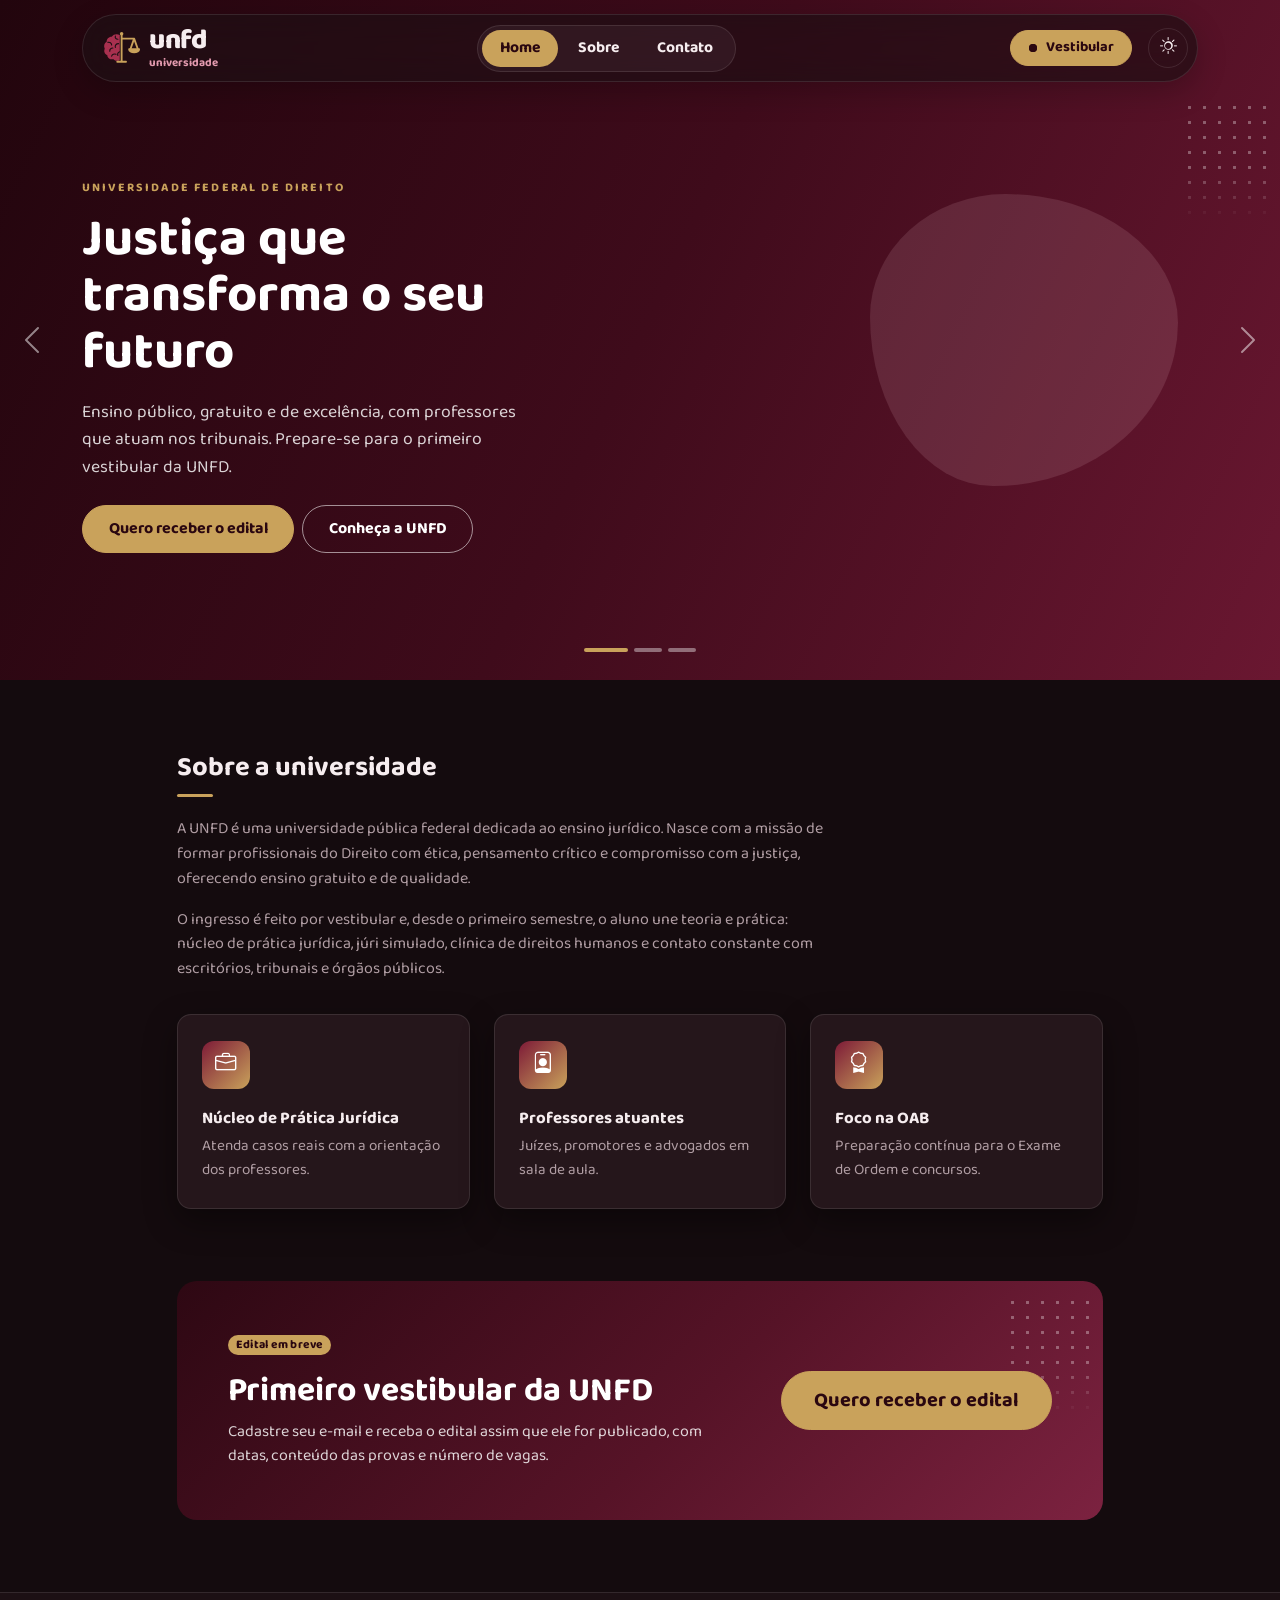
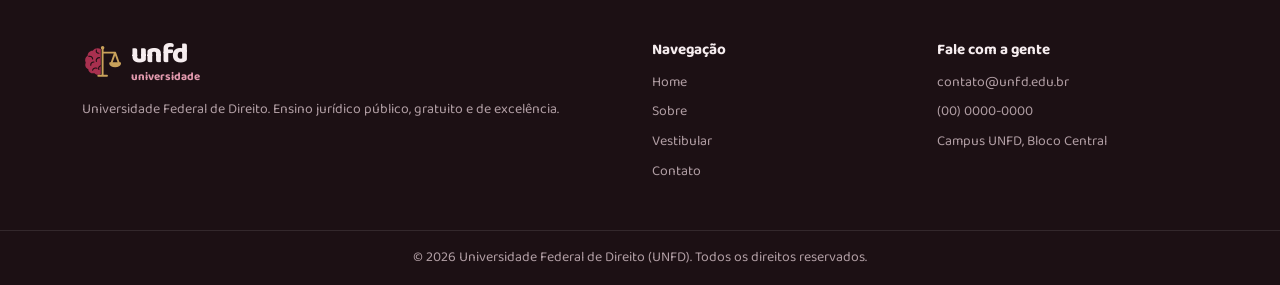
==== commit be44ca64: "Ajuste vizual para cabeçalho (header)" ====
--- a/index.html
+++ b/index.html
@@ -10,7 +10,7 @@
 
   <link rel="preconnect" href="https://fonts.googleapis.com">
   <link rel="preconnect" href="https://fonts.gstatic.com" crossorigin>
-  <link rel="stylesheet" href="https://fonts.googleapis.com/css2?family=Libre+Caslon+Text:wght@400;700&family=Source+Sans+3:wght@400;600;700;800&display=swap">
+  <link rel="stylesheet" href="https://fonts.googleapis.com/css2?family=Baloo+Bhai+2:wght@400;500;600;700;800&display=swap">
 
   <link rel="stylesheet" href="https://cdn.jsdelivr.net/npm/bootstrap@5.3.3/dist/css/bootstrap.min.css" integrity="sha384-QWTKZyjpPEjISv5WaRU9OFeRpok6YctnYmDr5pNlyT2bRjXh0JMhjY6hW+ALEwIH" crossorigin="anonymous">
   <link rel="stylesheet" href="https://cdn.jsdelivr.net/npm/bootstrap-icons@1.11.3/font/bootstrap-icons.min.css">
@@ -20,9 +20,10 @@
 </head>
 <body>
 
-  <nav class="navbar navbar-expand-lg navbar-unfd sticky-top" aria-label="Navegação principal">
+  <header class="site-header sticky-top">
     <div class="container">
-      <a class="navbar-brand logo" href="index.html" aria-label="UNFD, Universidade Federal de Direito. Ir para a página inicial">
+      <nav class="navbar navbar-expand-lg nav-island" aria-label="Navegação principal">
+        <a class="navbar-brand logo" href="index.html" aria-label="UNFD, Universidade Federal de Direito. Ir para a página inicial">
           <svg class="logo__icon" viewBox="0 0 64 64" aria-hidden="true" focusable="false">
             <path class="logo__brain" d="M30 11c-5-2-10-1-13 3-5 0-8 4-8 8-4 2-5 7-3 11-2 4 0 9 4 10 0 5 5 8 10 7 3 3 7 3 10 1Z"/>
             <path class="logo__folds" d="M23 13c-1 3 1 5 4 5M11 23c3-1 6 1 6 4M28 25c-4 0-6 3-5 6M19 32c-3 0-5 2-5 5M17 45c1-3 4-4 7-3M30 38c-3 1-4 3-3 6"/>
@@ -34,34 +35,37 @@
             <span class="logo__name">unfd</span>
             <span class="logo__tagline">universidade</span>
           </span>
-      </a>
-
-      <div class="offcanvas offcanvas-end offcanvas-unfd" tabindex="-1" id="menu" aria-labelledby="menu-title">
-        <div class="offcanvas-header">
-          <h2 class="offcanvas-title fs-5" id="menu-title">Menu</h2>
-          <button type="button" class="btn-close" data-bs-dismiss="offcanvas" aria-label="Fechar menu"></button>
-        </div>
-        <div class="offcanvas-body align-items-lg-center">
-          <ul class="navbar-nav ms-auto gap-lg-2">
-              <li class="nav-item"><a class="nav-link active" aria-current="page" href="index.html">Home</a></li>
-              <li class="nav-item"><a class="nav-link" href="sobre.html">Sobre</a></li>
-              <li class="nav-item"><a class="nav-link" href="contato.html">Contato</a></li>
-          </ul>
-          <a class="btn btn-unfd btn-sm ms-lg-4 mt-4 mt-lg-0" href="sobre.html#ingresso">Vestibular</a>
-        </div>
-      </div>
-
-      <div class="d-flex align-items-center gap-2 ms-lg-3">
-        <button type="button" class="theme-toggle" data-bs-toggle="tooltip" data-bs-placement="bottom" data-bs-title="Ativar tema claro" aria-label="Ativar tema claro">
-          <i class="bi bi-sun" aria-hidden="true"></i>
-          <i class="bi bi-moon-stars" aria-hidden="true"></i>
-        </button>
-        <button class="navbar-toggler" type="button" data-bs-toggle="offcanvas" data-bs-target="#menu" aria-controls="menu" aria-label="Abrir menu">
-          <span class="navbar-toggler-icon"></span>
-        </button>
-      </div>
-    </div>
-  </nav>
+        </a>
+
+        <div class="offcanvas offcanvas-end offcanvas-unfd" tabindex="-1" id="menu" aria-labelledby="menu-title">
+          <div class="offcanvas-header">
+            <h2 class="offcanvas-title fs-5" id="menu-title">Menu</h2>
+            <button type="button" class="btn-close" data-bs-dismiss="offcanvas" aria-label="Fechar menu"></button>
+          </div>
+          <div class="offcanvas-body align-items-lg-center">
+            <ul class="navbar-nav nav-segment mx-lg-auto">
+                <li class="nav-item"><a class="nav-link active" aria-current="page" href="index.html">Home</a></li>
+                <li class="nav-item"><a class="nav-link" href="sobre.html">Sobre</a></li>
+                <li class="nav-item"><a class="nav-link" href="contato.html">Contato</a></li>
+            </ul>
+            <a class="btn btn-unfd btn-sm btn-vestibular mt-4 mt-lg-0" href="sobre.html#ingresso">
+              <span class="live-dot" aria-hidden="true"></span>Vestibular
+            </a>
+          </div>
+        </div>
+
+        <div class="d-flex align-items-center gap-2 ms-2 ms-lg-3">
+          <button type="button" class="theme-toggle" data-bs-toggle="tooltip" data-bs-placement="bottom" data-bs-title="Ativar tema claro" aria-label="Ativar tema claro">
+            <i class="bi bi-sun" aria-hidden="true"></i>
+            <i class="bi bi-moon-stars" aria-hidden="true"></i>
+          </button>
+          <button class="navbar-toggler" type="button" data-bs-toggle="offcanvas" data-bs-target="#menu" aria-controls="menu" aria-label="Abrir menu">
+            <span class="navbar-toggler-icon"></span>
+          </button>
+        </div>
+      </nav>
+    </div>
+  </header>
 
   <main>
     <section id="destaques" class="carousel slide carousel-fade hero-carousel" data-bs-ride="carousel" aria-label="Destaques da UNFD">
--- a/css/style.css
+++ b/css/style.css
@@ -1,8 +1,9 @@
 :root {
-  --unfd-font-display: "Libre Caslon Text", Georgia, "Times New Roman", serif;
-  --unfd-font-body: "Source Sans 3", "Segoe UI", system-ui, -apple-system, Roboto, Arial, sans-serif;
-  --bs-body-font-family: var(--unfd-font-body);
-  --bs-body-line-height: 1.6;
+  --unfd-font: "Baloo Bhai 2", "Segoe UI", system-ui, -apple-system, Roboto, Arial, sans-serif;
+  --bs-font-sans-serif: var(--unfd-font);
+  --bs-body-font-family: var(--unfd-font);
+  --bs-body-line-height: 1.55;
+  --unfd-header-h: 92px;
 
   --unfd-radius: 14px;
   --unfd-hero: linear-gradient(115deg, #22050d 0%, #3f0b1b 50%, #6a1731 100%);
@@ -41,6 +42,7 @@
   --bs-primary-border-subtle: #5a2233;
 
   --unfd-surface: #1c1014;
+  --unfd-surface-rgb: 28, 16, 20;
   --unfd-card: #25161b;
   --unfd-gold: #c9a25b;
   --unfd-on-gold: #2a0710;
@@ -82,6 +84,7 @@
   --bs-primary-border-subtle: #e6c3cd;
 
   --unfd-surface: #ffffff;
+  --unfd-surface-rgb: 255, 255, 255;
   --unfd-card: #ffffff;
   --unfd-gold: #b8904a;
   --unfd-on-gold: #2a0710;
@@ -104,7 +107,7 @@
 .page-title,
 .section-title,
 .cta-title {
-  font-family: var(--unfd-font-display);
+  font-family: var(--unfd-font);
   font-weight: 700;
 }
 
@@ -113,7 +116,14 @@
   outline-offset: 3px;
 }
 
-.navbar-unfd {
+.site-header {
+  height: var(--unfd-header-h);
+  margin-bottom: calc(-1 * var(--unfd-header-h));
+  padding-top: 14px;
+  pointer-events: none;
+}
+
+.nav-island {
   --bs-navbar-color: var(--bs-emphasis-color);
   --bs-navbar-hover-color: var(--unfd-rose);
   --bs-navbar-active-color: var(--unfd-rose);
@@ -121,22 +131,84 @@
   --bs-navbar-brand-hover-color: var(--bs-emphasis-color);
   --bs-navbar-toggler-border-color: var(--bs-border-color);
   --bs-navbar-toggler-focus-width: 0.2rem;
-  min-height: 76px;
-  background-color: var(--unfd-surface);
-  border-bottom: 1px solid var(--bs-border-color);
-}
-
-[data-bs-theme] .navbar-unfd .navbar-toggler-icon {
+  --bs-navbar-nav-link-padding-x: 1.1rem;
+  pointer-events: auto;
+  min-height: 64px;
+  padding: 0.45rem 0.55rem 0.45rem 1.1rem;
+  border: 1px solid var(--bs-border-color);
+  border-radius: 20px;
+  background-color: rgba(var(--unfd-surface-rgb), 0.96);
+  box-shadow: 0 10px 30px rgba(0, 0, 0, 0.22);
+  transition: background-color 0.25s ease, box-shadow 0.25s ease;
+}
+
+.site-header.is-scrolled .nav-island {
+  background-color: rgba(var(--unfd-surface-rgb), 0.98);
+  box-shadow: 0 16px 40px rgba(0, 0, 0, 0.4);
+}
+
+.nav-island .navbar-brand {
+  margin-right: 0;
+}
+
+[data-bs-theme] .nav-island .navbar-toggler-icon {
   --bs-navbar-toggler-icon-bg: var(--unfd-toggler-icon);
 }
 
-.navbar-unfd .navbar-toggler:focus {
+.nav-island .navbar-toggler {
+  width: 42px;
+  height: 42px;
+  padding: 0;
+  border-radius: 50%;
+}
+
+.nav-island .navbar-toggler-icon {
+  width: 1.2em;
+  height: 1.2em;
+}
+
+.nav-island .navbar-toggler:focus {
   box-shadow: 0 0 0 0.2rem rgba(201, 162, 91, 0.35);
 }
 
-.navbar-unfd .nav-link {
-  font-size: 0.95rem;
-  font-weight: 700;
+.nav-segment .nav-link {
+  font-size: 0.98rem;
+  font-weight: 700;
+}
+
+.btn-vestibular {
+  display: inline-flex;
+  align-items: center;
+  gap: 0.55rem;
+}
+
+.live-dot {
+  position: relative;
+  display: inline-block;
+  width: 8px;
+  height: 8px;
+  border-radius: 50%;
+  background-color: var(--unfd-on-gold);
+}
+
+.live-dot::after {
+  content: "";
+  position: absolute;
+  inset: 0;
+  border-radius: 50%;
+  background-color: inherit;
+  animation: live-pulse 2s ease-out infinite;
+}
+
+@keyframes live-pulse {
+  from {
+    transform: scale(1);
+    opacity: 0.6;
+  }
+  to {
+    transform: scale(2.8);
+    opacity: 0;
+  }
 }
 
 .offcanvas-unfd {
@@ -149,34 +221,57 @@
 }
 
 @media (max-width: 991.98px) {
-  .offcanvas-unfd .nav-link {
+  .nav-segment .nav-link {
     padding-block: 0.8rem;
+    padding-left: 0.9rem;
     border-bottom: 1px solid var(--bs-border-color);
-    font-size: 1.05rem;
+    border-left: 3px solid transparent;
+    font-size: 1.1rem;
+  }
+
+  .nav-segment .nav-link.active {
+    border-left-color: var(--unfd-gold);
+  }
+
+  .btn-vestibular {
+    justify-content: center;
+    width: 100%;
   }
 }
 
 @media (min-width: 992px) {
-  .navbar-unfd .nav-link {
-    position: relative;
-  }
-
-  .navbar-unfd .nav-link::after {
-    content: "";
-    position: absolute;
-    left: var(--bs-navbar-nav-link-padding-x);
-    right: var(--bs-navbar-nav-link-padding-x);
-    bottom: 2px;
-    height: 2px;
-    border-radius: 2px;
+  .nav-island {
+    border-radius: 999px;
+    background-color: rgba(var(--unfd-surface-rgb), 0.72);
+    -webkit-backdrop-filter: blur(16px) saturate(140%);
+    backdrop-filter: blur(16px) saturate(140%);
+  }
+
+  .site-header.is-scrolled .nav-island {
+    background-color: rgba(var(--unfd-surface-rgb), 0.86);
+  }
+
+  .nav-segment {
+    gap: 2px;
+    padding: 4px;
+    border: 1px solid var(--bs-border-color);
+    border-radius: 999px;
+    background-color: rgba(var(--bs-emphasis-color-rgb), 0.05);
+  }
+
+  .nav-segment .nav-link {
+    padding-block: 0.4rem;
+    border-radius: 999px;
+    transition: color 0.2s ease, background-color 0.2s ease;
+  }
+
+  .nav-segment .nav-link.active {
     background-color: var(--unfd-gold);
-    transform: scaleX(0);
-    transition: transform 0.2s ease;
-  }
-
-  .navbar-unfd .nav-link:hover::after,
-  .navbar-unfd .nav-link.active::after {
-    transform: scaleX(1);
+    color: var(--unfd-on-gold);
+  }
+
+  .btn-vestibular {
+    margin-left: 1rem;
   }
 }
 
@@ -337,6 +432,11 @@
   pointer-events: none;
 }
 
+.hero-slide .decor-dots,
+.page-hero .decor-dots {
+  top: calc(var(--unfd-header-h) + 8px);
+}
+
 .hero-carousel .carousel-item {
   background: var(--unfd-hero);
 }
@@ -354,8 +454,9 @@
   overflow: hidden;
   display: flex;
   align-items: center;
-  min-height: clamp(470px, 68vh, 580px);
-  padding-block: 4rem 5.5rem;
+  min-height: clamp(560px, 76vh, 680px);
+  padding-top: calc(var(--unfd-header-h) + 3rem);
+  padding-bottom: 5.5rem;
   color: #fff;
 }
 
@@ -377,7 +478,7 @@
 .hero-title {
   max-width: 16ch;
   font-size: clamp(2.1rem, 2.6vw + 1.2rem, 3.3rem);
-  line-height: 1.15;
+  line-height: 1.08;
   color: #fff;
 }
 
@@ -421,7 +522,8 @@
 .page-hero {
   position: relative;
   overflow: hidden;
-  padding-block: 3.5rem 4.25rem;
+  padding-top: calc(var(--unfd-header-h) + 2.75rem);
+  padding-bottom: 4.25rem;
   background: var(--unfd-hero);
   color: #fff;
 }
@@ -468,7 +570,7 @@
 
 .section-unfd {
   padding-block: 4.5rem;
-  scroll-margin-top: 80px;
+  scroll-margin-top: calc(var(--unfd-header-h) + 16px);
 }
 
 .section-title {
@@ -531,7 +633,7 @@
   border-radius: 20px;
   background: var(--unfd-hero-alt);
   color: #fff;
-  scroll-margin-top: 100px;
+  scroll-margin-top: calc(var(--unfd-header-h) + 24px);
 }
 
 .cta-band .row {
@@ -687,7 +789,7 @@
 
 .footer-unfd .footer-heading {
   margin-bottom: 0.75rem;
-  font-family: var(--unfd-font-body);
+  font-family: var(--unfd-font);
   font-size: 0.95rem;
   font-weight: 700;
   color: var(--bs-emphasis-color);
@@ -703,6 +805,10 @@
 }
 
 @media (max-width: 767.98px) {
+  .site-header {
+    padding-top: 10px;
+  }
+
   .decor-blob {
     --blob-right: -70px;
     opacity: 0.6;
@@ -730,3 +836,9 @@
 .was-validated .form-check-input:not([required]):valid ~ .form-check-label {
   color: var(--bs-secondary-color);
 }
+
+@media (prefers-reduced-motion: reduce) {
+  .live-dot::after {
+    animation: none;
+  }
+}
